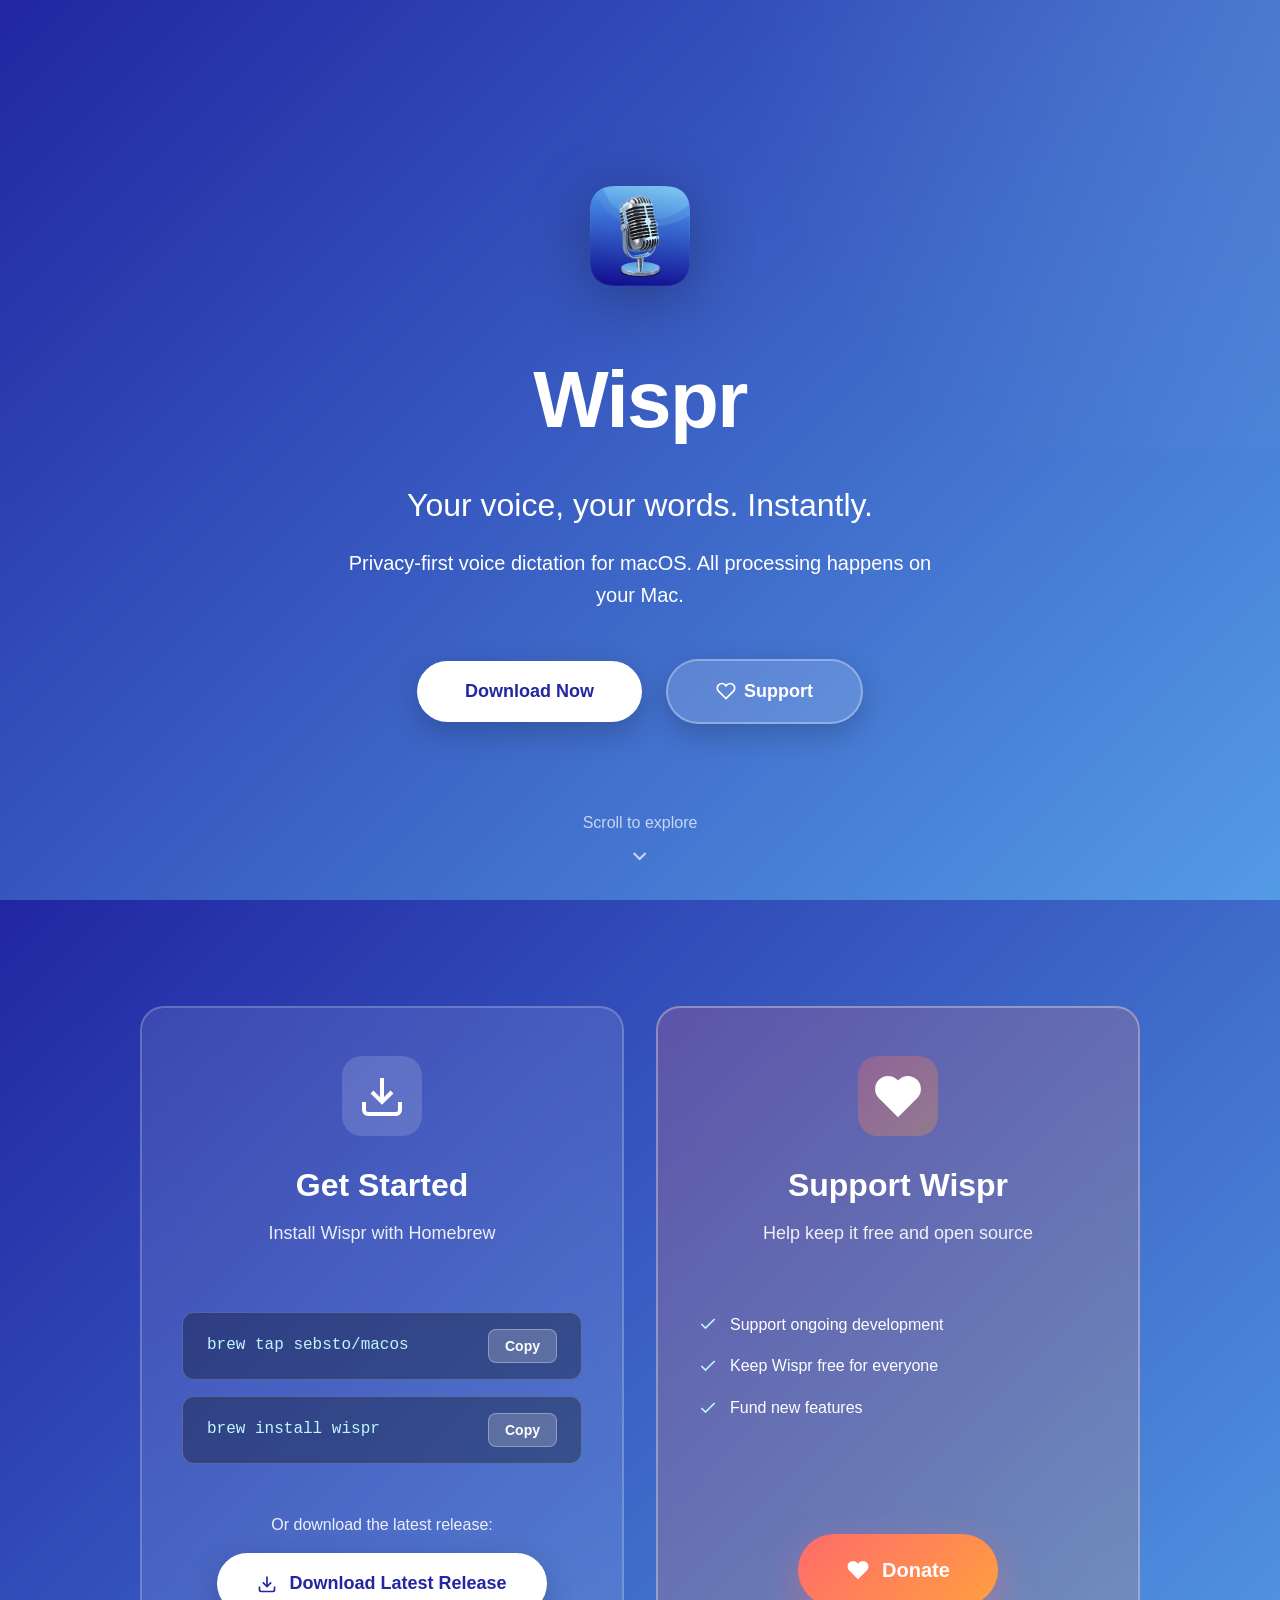
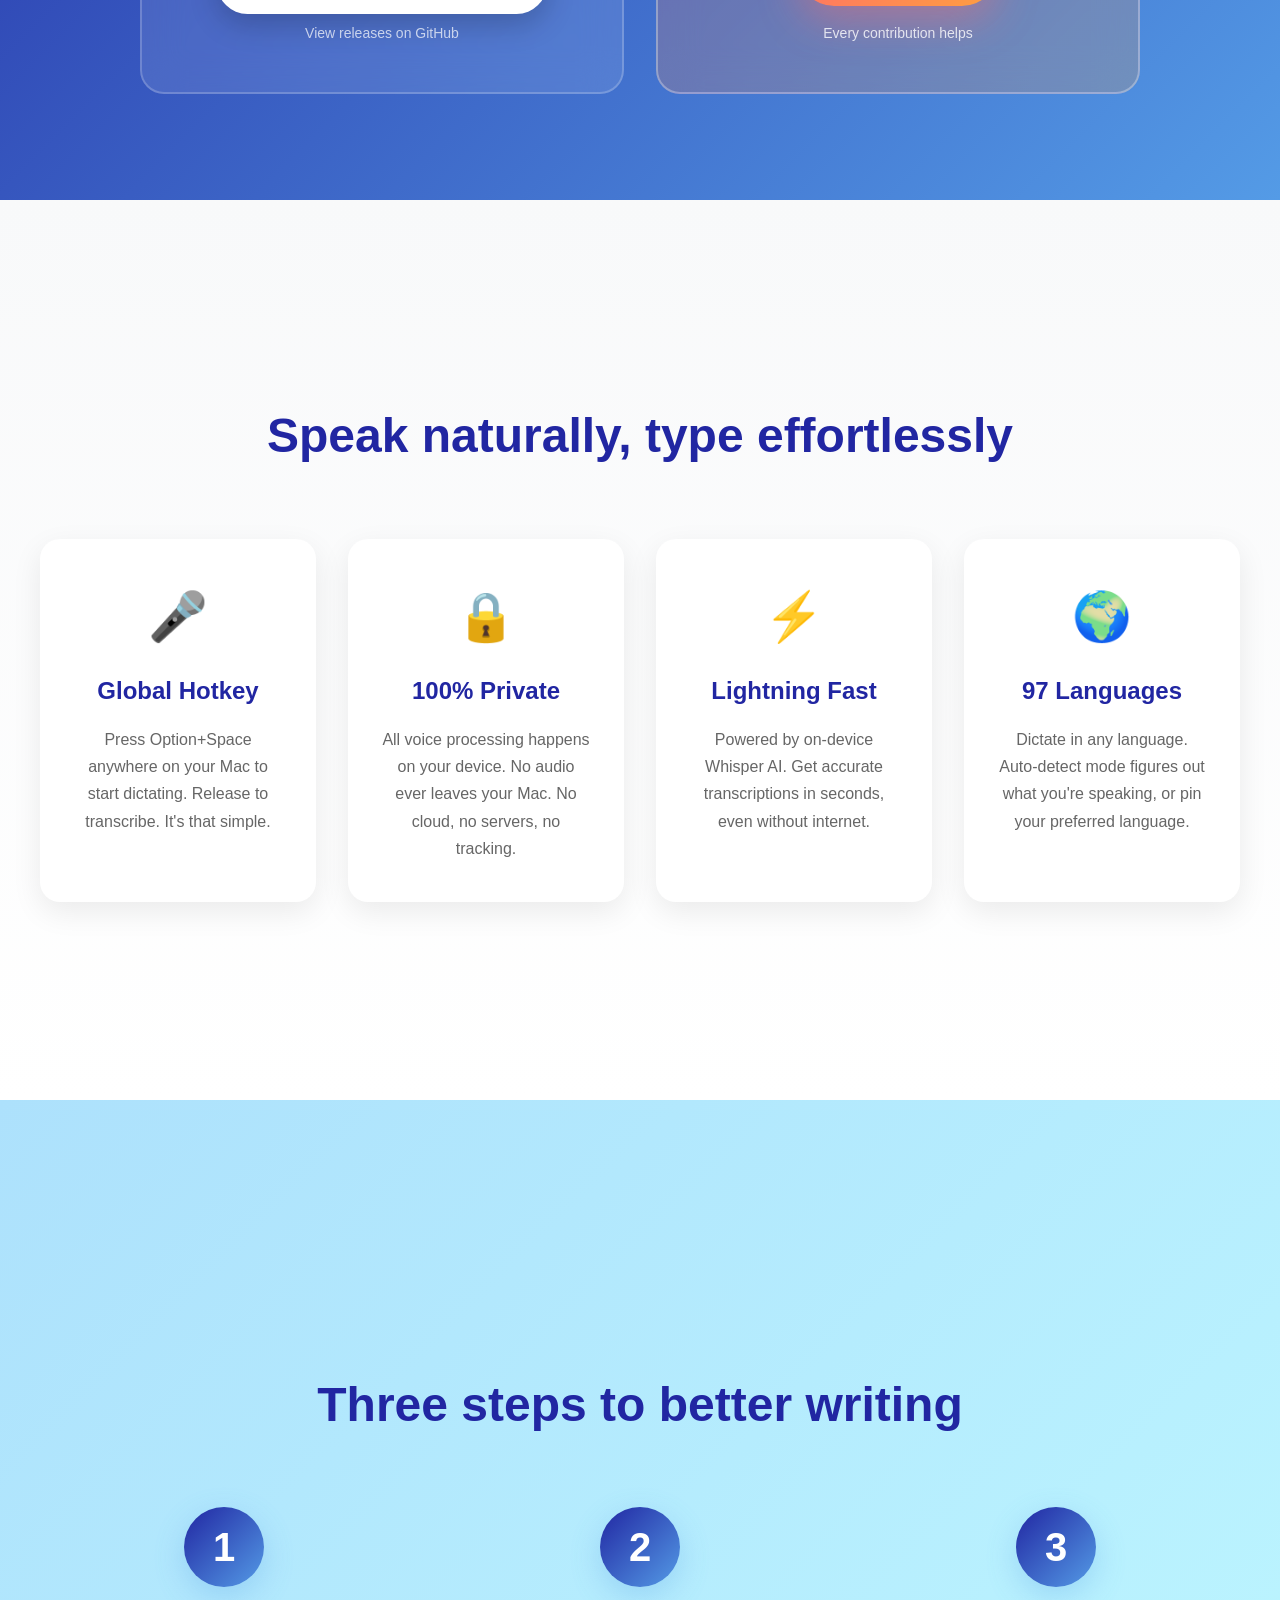
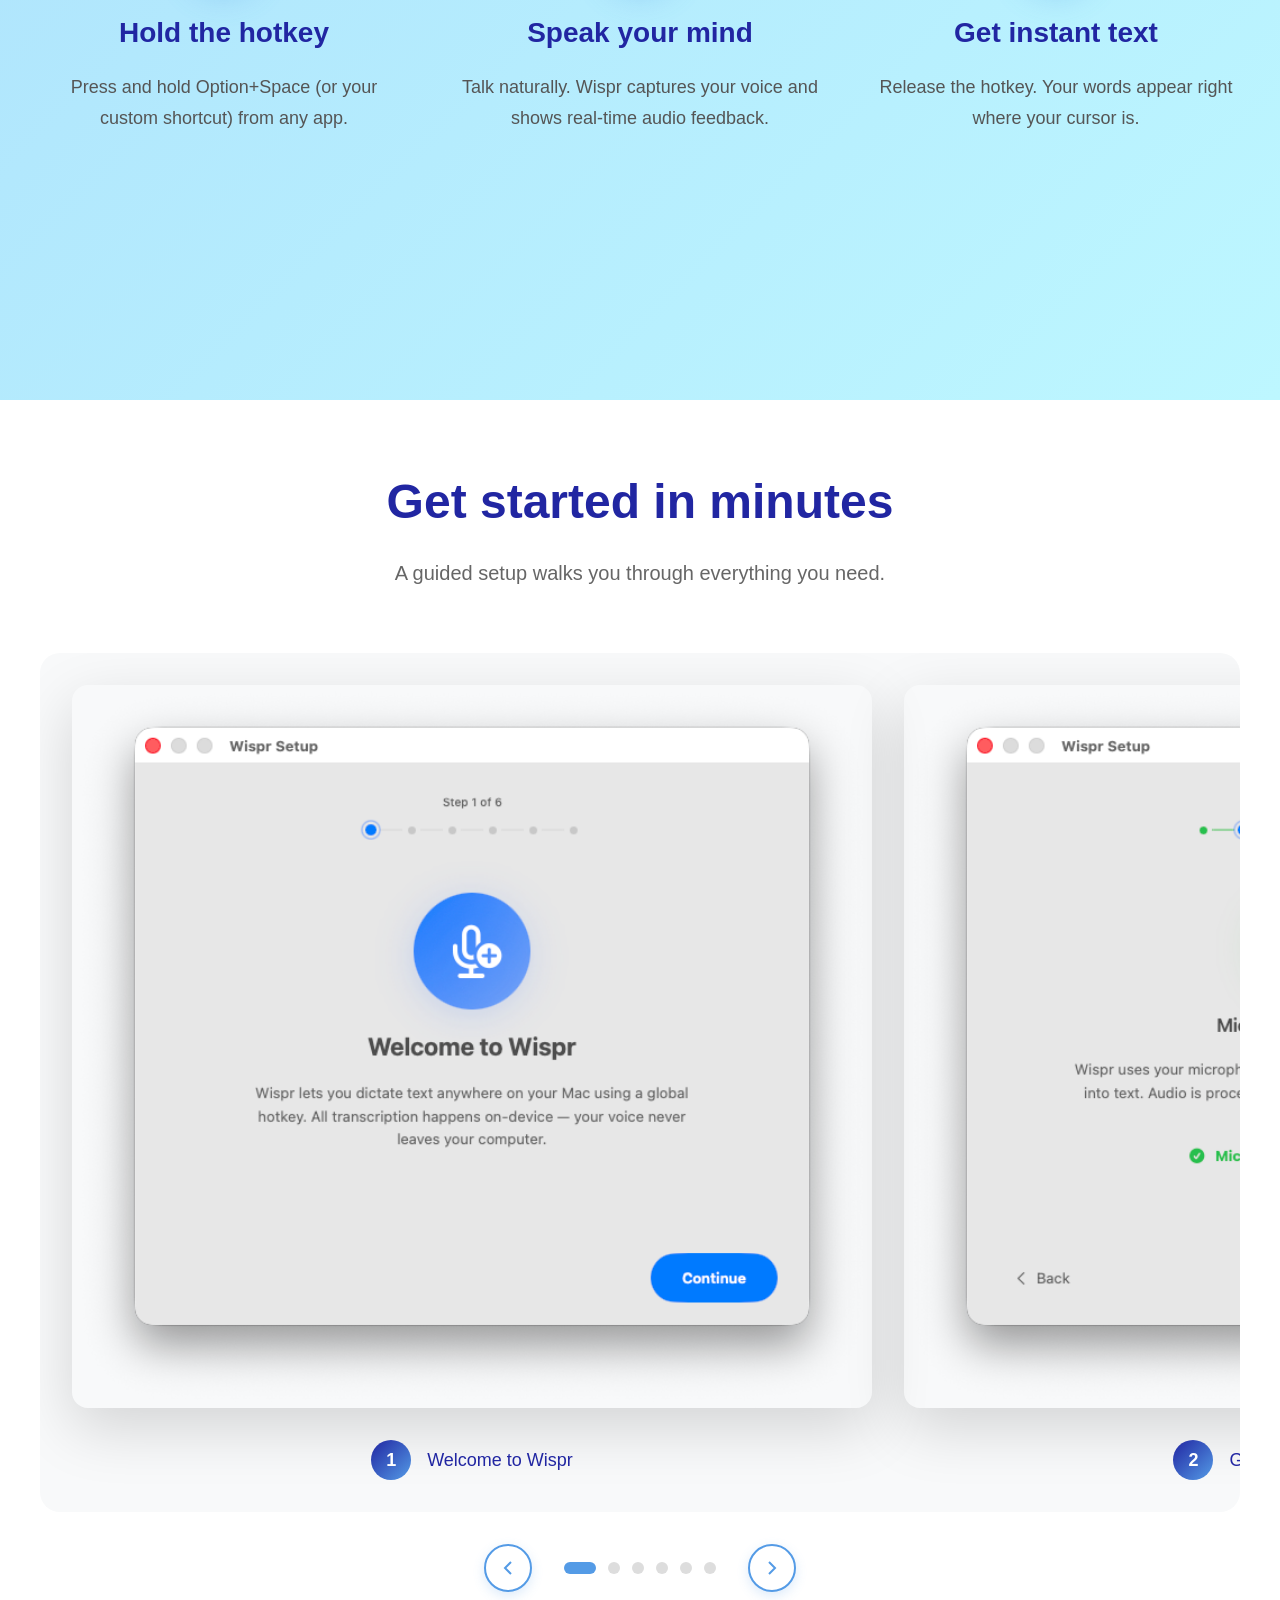
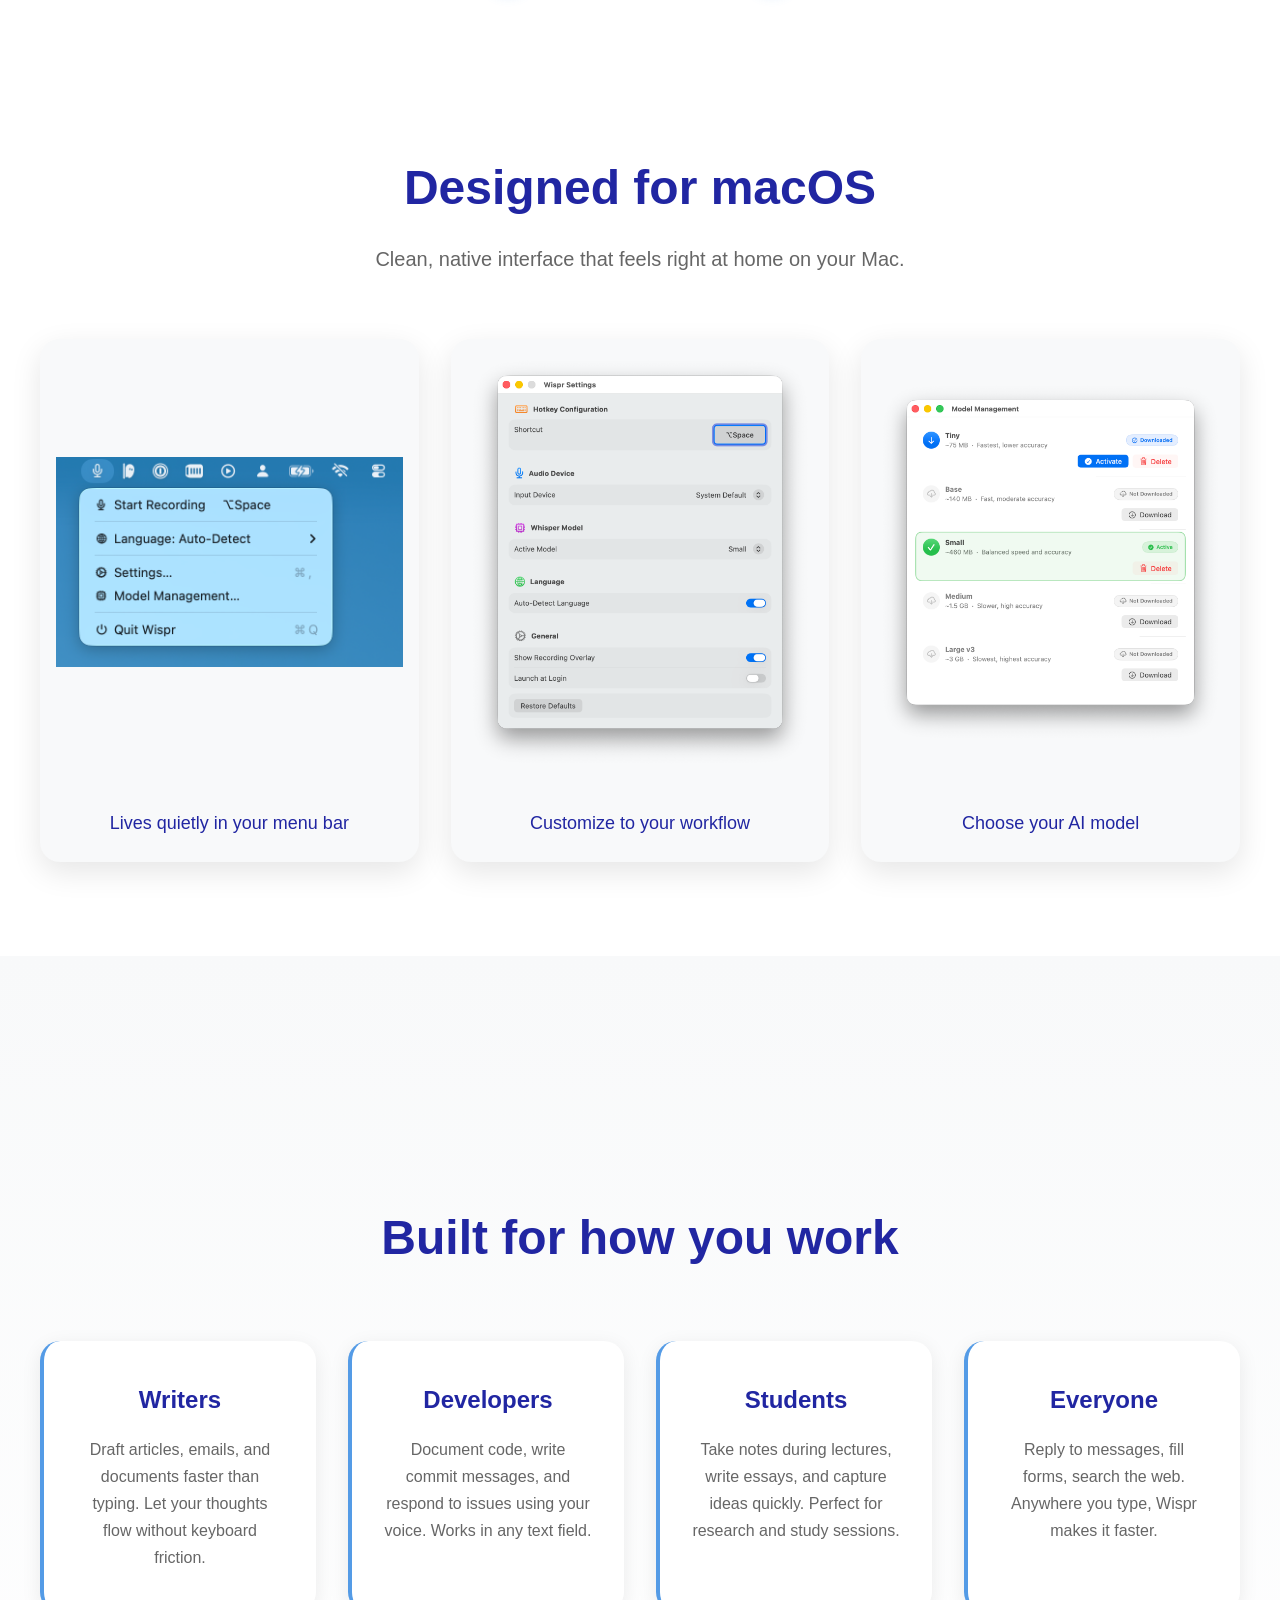
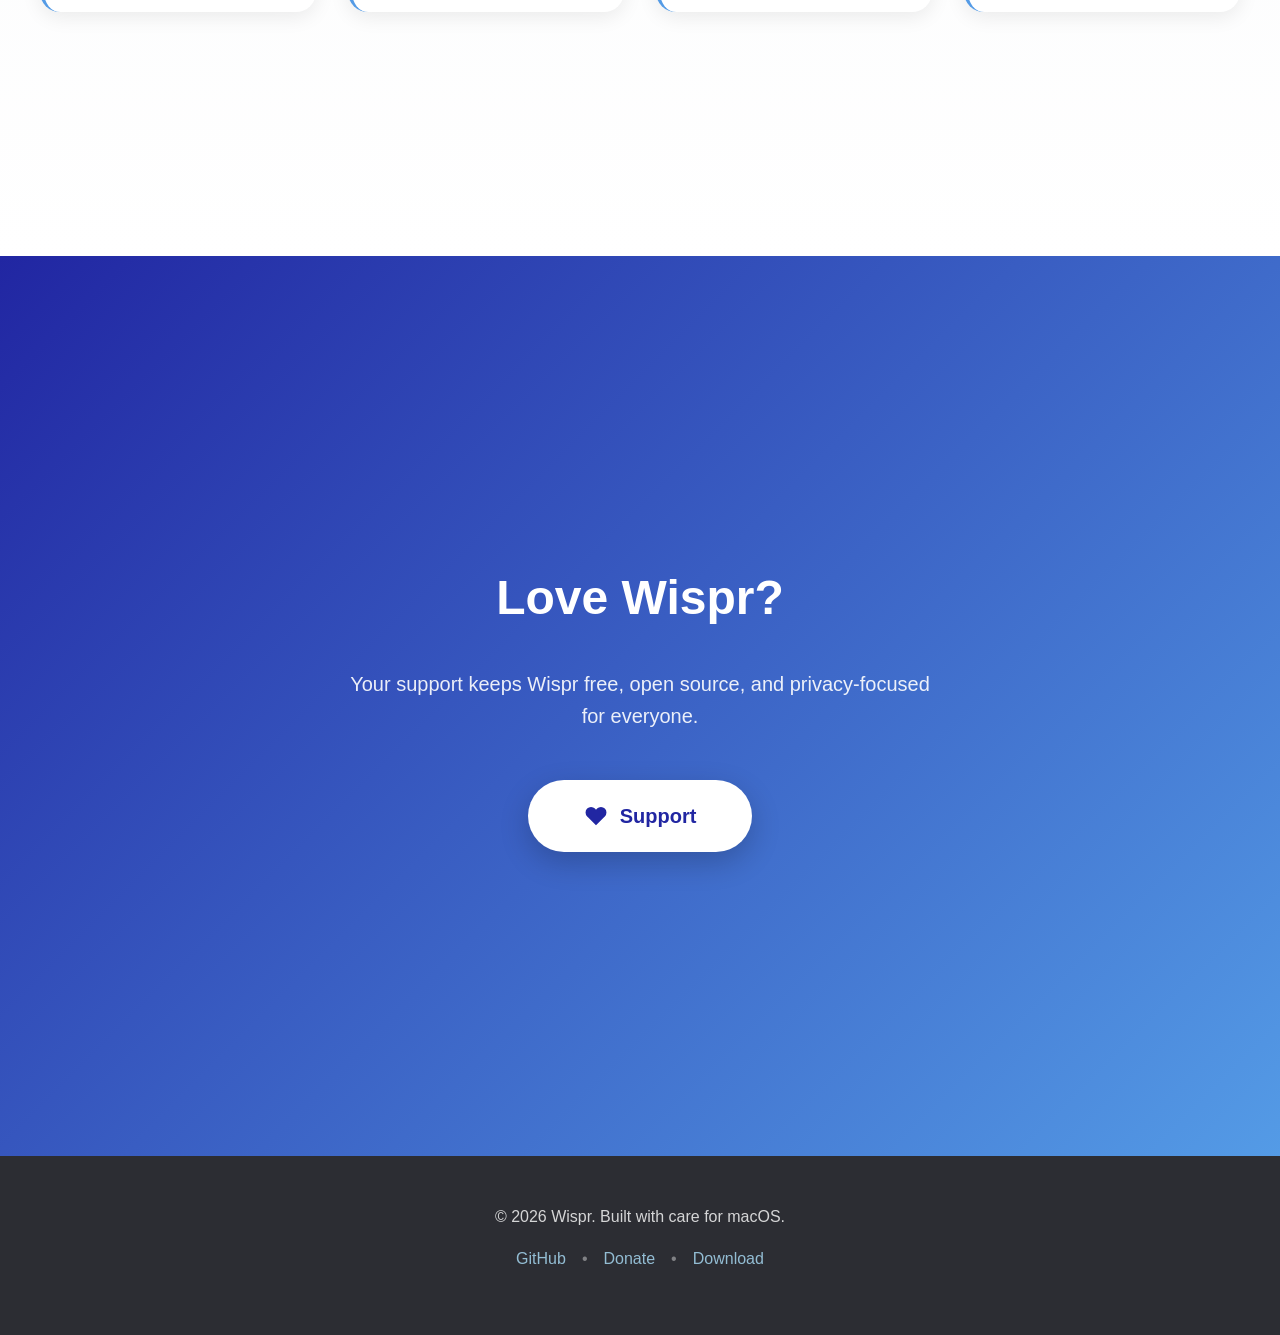
==== website/index.html @ 18b90d61 "Merge pull request #1 from sebsto/sebsto/website add static marketing web site" ====
<!DOCTYPE html>
<html lang="en">
<head>
    <meta charset="UTF-8">
    <meta name="viewport" content="width=device-width, initial-scale=1.0">
    <title>Wispr - Voice Dictation for Mac</title>
    <link rel="stylesheet" href="styles.css">
</head>
<body>
    <!-- Hero Section -->
    <section class="section hero">
        <div class="container">
            <img src="icon.svg" alt="Wispr Logo" class="logo">
            <h1>Wispr</h1>
            <p class="tagline">Your voice, your words. Instantly.</p>
            <p class="subtitle">Privacy-first voice dictation for macOS. All processing happens on your Mac.</p>
            <div class="hero-cta-group">
                <a href="#download" class="cta-button primary">Download Now</a>
                <a href="https://revolut.me/sbastiwm7" target="_blank" rel="noopener noreferrer" class="cta-button secondary">
                    <svg width="20" height="20" viewBox="0 0 24 24" fill="none" stroke="currentColor" stroke-width="2">
                        <path d="M20.84 4.61a5.5 5.5 0 0 0-7.78 0L12 5.67l-1.06-1.06a5.5 5.5 0 0 0-7.78 7.78l1.06 1.06L12 21.23l7.78-7.78 1.06-1.06a5.5 5.5 0 0 0 0-7.78z"></path>
                    </svg>
                    Support
                </a>
            </div>
        </div>
        <div class="scroll-indicator">
            <span>Scroll to explore</span>
            <svg width="24" height="24" viewBox="0 0 24 24" fill="none" stroke="currentColor" stroke-width="2">
                <polyline points="6 9 12 15 18 9"></polyline>
            </svg>
        </div>
    </section>

    <!-- Download/Install Section -->
    <section id="download" class="section download-section">
        <div class="container">
            <div class="download-grid">
                <div class="download-card install-card">
                    <div class="card-icon">
                        <svg width="48" height="48" viewBox="0 0 24 24" fill="none" stroke="currentColor" stroke-width="2">
                            <path d="M21 15v4a2 2 0 0 1-2 2H5a2 2 0 0 1-2-2v-4"></path>
                            <polyline points="7 10 12 15 17 10"></polyline>
                            <line x1="12" y1="15" x2="12" y2="3"></line>
                        </svg>
                    </div>
                    <h2>Get Started</h2>
                    <p class="card-subtitle">Install Wispr with Homebrew</p>
                    <div class="install-steps">
                        <div class="code-block">
                            <code>brew tap sebsto/macos</code>
                            <button type="button" class="copy-btn" data-copy="brew tap sebsto/macos">Copy</button>
                        </div>
                        <div class="code-block">
                            <code>brew install wispr</code>
                            <button type="button" class="copy-btn" data-copy="brew install wispr">Copy</button>
                        </div>
                    </div>
                    <div class="card-bottom">
                        <p class="install-note">Or download the latest release:</p>
                        <a href="https://github.com/sebsto/wispr/releases/latest" id="download-link" target="_blank" rel="noopener noreferrer" class="download-button">
                            <svg width="20" height="20" viewBox="0 0 24 24" fill="none" stroke="currentColor" stroke-width="2">
                                <path d="M21 15v4a2 2 0 0 1-2 2H5a2 2 0 0 1-2-2v-4"></path>
                                <polyline points="7 10 12 15 17 10"></polyline>
                                <line x1="12" y1="15" x2="12" y2="3"></line>
                            </svg>
                            <span id="download-text">Download Latest Release</span>
                        </a>
                        <p class="version-info" id="version-info">Loading version...</p>
                    </div>
                </div>
                
                <div class="download-card donate-card">
                    <div class="card-icon heart-icon">
                        <svg width="48" height="48" viewBox="0 0 24 24" fill="currentColor" stroke="currentColor" stroke-width="2">
                            <path d="M20.84 4.61a5.5 5.5 0 0 0-7.78 0L12 5.67l-1.06-1.06a5.5 5.5 0 0 0-7.78 7.78l1.06 1.06L12 21.23l7.78-7.78 1.06-1.06a5.5 5.5 0 0 0 0-7.78z"></path>
                        </svg>
                    </div>
                    <h2>Support Wispr</h2>
                    <p class="card-subtitle">Help keep it free and open source</p>
                    <div class="donate-benefits">
                        <div class="benefit">
                            <svg width="20" height="20" viewBox="0 0 24 24" fill="none" stroke="currentColor" stroke-width="2">
                                <polyline points="20 6 9 17 4 12"></polyline>
                            </svg>
                            <span>Support ongoing development</span>
                        </div>
                        <div class="benefit">
                            <svg width="20" height="20" viewBox="0 0 24 24" fill="none" stroke="currentColor" stroke-width="2">
                                <polyline points="20 6 9 17 4 12"></polyline>
                            </svg>
                            <span>Keep Wispr free for everyone</span>
                        </div>
                        <div class="benefit">
                            <svg width="20" height="20" viewBox="0 0 24 24" fill="none" stroke="currentColor" stroke-width="2">
                                <polyline points="20 6 9 17 4 12"></polyline>
                            </svg>
                            <span>Fund new features</span>
                        </div>
                    </div>
                    <div class="card-bottom">
                        <a href="https://revolut.me/sbastiwm7" target="_blank" rel="noopener noreferrer" class="donate-button-large">
                            <svg width="24" height="24" viewBox="0 0 24 24" fill="currentColor">
                                <path d="M20.84 4.61a5.5 5.5 0 0 0-7.78 0L12 5.67l-1.06-1.06a5.5 5.5 0 0 0-7.78 7.78l1.06 1.06L12 21.23l7.78-7.78 1.06-1.06a5.5 5.5 0 0 0 0-7.78z"></path>
                            </svg>
                            Donate
                        </a>
                        <p class="donate-note">Every contribution helps</p>
                    </div>
                </div>
            </div>
        </div>
    </section>

    <!-- Features Section -->
    <section id="features" class="section features">
        <div class="container">
            <h2>Speak naturally, type effortlessly</h2>
            <div class="feature-grid">
                <div class="feature-card">
                    <div class="feature-icon">🎤</div>
                    <h3>Global Hotkey</h3>
                    <p>Press Option+Space anywhere on your Mac to start dictating. Release to transcribe. It's that simple.</p>
                </div>
                <div class="feature-card">
                    <div class="feature-icon">🔒</div>
                    <h3>100% Private</h3>
                    <p>All voice processing happens on your device. No audio ever leaves your Mac. No cloud, no servers, no tracking.</p>
                </div>
                <div class="feature-card">
                    <div class="feature-icon">⚡</div>
                    <h3>Lightning Fast</h3>
                    <p>Powered by on-device Whisper AI. Get accurate transcriptions in seconds, even without internet.</p>
                </div>
                <div class="feature-card">
                    <div class="feature-icon">🌍</div>
                    <h3>97 Languages</h3>
                    <p>Dictate in any language. Auto-detect mode figures out what you're speaking, or pin your preferred language.</p>
                </div>
            </div>
        </div>
    </section>

    <!-- How It Works Section -->
    <section class="section how-it-works">
        <div class="container">
            <h2>Three steps to better writing</h2>
            <div class="steps">
                <div class="step">
                    <div class="step-number">1</div>
                    <h3>Hold the hotkey</h3>
                    <p>Press and hold Option+Space (or your custom shortcut) from any app.</p>
                </div>
                <div class="step">
                    <div class="step-number">2</div>
                    <h3>Speak your mind</h3>
                    <p>Talk naturally. Wispr captures your voice and shows real-time audio feedback.</p>
                </div>
                <div class="step">
                    <div class="step-number">3</div>
                    <h3>Get instant text</h3>
                    <p>Release the hotkey. Your words appear right where your cursor is.</p>
                </div>
            </div>
        </div>
    </section>

    <!-- Onboarding Section -->
    <section class="section onboarding">
        <div class="container">
            <h2>Get started in minutes</h2>
            <p class="section-subtitle">A guided setup walks you through everything you need.</p>
            <div class="onboarding-carousel">
                <div class="carousel-container">
                    <div class="carousel-track">
                        <div class="onboarding-slide">
                            <img src="screenshots/onboarding-01.png" alt="Welcome to Wispr">
                            <div class="slide-caption">
                                <span class="slide-number">1</span>
                                <p>Welcome to Wispr</p>
                            </div>
                        </div>
                        <div class="onboarding-slide">
                            <img src="screenshots/onboarding-02.png" alt="Grant microphone access">
                            <div class="slide-caption">
                                <span class="slide-number">2</span>
                                <p>Grant microphone access</p>
                            </div>
                        </div>
                        <div class="onboarding-slide">
                            <img src="screenshots/onboarding-03.png" alt="Enable accessibility">
                            <div class="slide-caption">
                                <span class="slide-number">3</span>
                                <p>Enable accessibility for text insertion</p>
                            </div>
                        </div>
                        <div class="onboarding-slide">
                            <img src="screenshots/onboarding-04.png" alt="Choose your AI model">
                            <div class="slide-caption">
                                <span class="slide-number">4</span>
                                <p>Choose your AI model</p>
                            </div>
                        </div>
                        <div class="onboarding-slide">
                            <img src="screenshots/onboarding-05.png" alt="Test your setup">
                            <div class="slide-caption">
                                <span class="slide-number">5</span>
                                <p>Test your setup with a quick dictation</p>
                            </div>
                        </div>
                        <div class="onboarding-slide">
                            <img src="screenshots/onboarding-06.png" alt="Ready to use">
                            <div class="slide-caption">
                                <span class="slide-number">6</span>
                                <p>You're all set!</p>
                            </div>
                        </div>
                    </div>
                </div>
                <div class="carousel-controls">
                    <button class="carousel-btn prev" aria-label="Previous slide">
                        <svg width="24" height="24" viewBox="0 0 24 24" fill="none" stroke="currentColor" stroke-width="2">
                            <polyline points="15 18 9 12 15 6"></polyline>
                        </svg>
                    </button>
                    <div class="carousel-dots"></div>
                    <button class="carousel-btn next" aria-label="Next slide">
                        <svg width="24" height="24" viewBox="0 0 24 24" fill="none" stroke="currentColor" stroke-width="2">
                            <polyline points="9 18 15 12 9 6"></polyline>
                        </svg>
                    </button>
                </div>
            </div>
        </div>
    </section>

    <!-- Screenshots Section -->
    <section class="section screenshots">
        <div class="container">
            <h2>Designed for macOS</h2>
            <p class="section-subtitle">Clean, native interface that feels right at home on your Mac.</p>
            <div class="screenshot-grid">
                <div class="screenshot-item">
                    <img src="screenshots/menu.png" alt="Menu bar interface">
                    <p>Lives quietly in your menu bar</p>
                </div>
                <div class="screenshot-item">
                    <img src="screenshots/settings.png" alt="Settings panel">
                    <p>Customize to your workflow</p>
                </div>
                <div class="screenshot-item">
                    <img src="screenshots/model-management.png" alt="Model management">
                    <p>Choose your AI model</p>
                </div>
            </div>
        </div>
    </section>

    <!-- Use Cases Section -->
    <section class="section use-cases">
        <div class="container">
            <h2>Built for how you work</h2>
            <div class="use-case-grid">
                <div class="use-case">
                    <h3>Writers</h3>
                    <p>Draft articles, emails, and documents faster than typing. Let your thoughts flow without keyboard friction.</p>
                </div>
                <div class="use-case">
                    <h3>Developers</h3>
                    <p>Document code, write commit messages, and respond to issues using your voice. Works in any text field.</p>
                </div>
                <div class="use-case">
                    <h3>Students</h3>
                    <p>Take notes during lectures, write essays, and capture ideas quickly. Perfect for research and study sessions.</p>
                </div>
                <div class="use-case">
                    <h3>Everyone</h3>
                    <p>Reply to messages, fill forms, search the web. Anywhere you type, Wispr makes it faster.</p>
                </div>
            </div>
        </div>
    </section>

    <!-- Support Section -->
    <section class="section support">
        <div class="container">
            <h2>Love Wispr?</h2>
            <p class="support-text">Your support keeps Wispr free, open source, and privacy-focused for everyone.</p>
            <a href="https://revolut.me/sbastiwm7" target="_blank" rel="noopener noreferrer" class="donate-button">
                <svg width="24" height="24" viewBox="0 0 24 24" fill="currentColor">
                    <path d="M20.84 4.61a5.5 5.5 0 0 0-7.78 0L12 5.67l-1.06-1.06a5.5 5.5 0 0 0-7.78 7.78l1.06 1.06L12 21.23l7.78-7.78 1.06-1.06a5.5 5.5 0 0 0 0-7.78z"></path>
                </svg>
                Support
            </a>
        </div>
    </section>

    <!-- Footer -->
    <footer class="footer">
        <div class="container">
            <p>&copy; 2026 Wispr. Built with care for macOS.</p>
            <p class="footer-links">
                <a href="https://github.com/sebsto/wispr" target="_blank" rel="noopener noreferrer">GitHub</a>
                <span>•</span>
                <a href="https://revolut.me/sbastiwm7" target="_blank" rel="noopener noreferrer">Donate</a>
                <span>•</span>
                <a href="https://github.com/sebsto/wispr/releases/latest" target="_blank" rel="noopener noreferrer">Download</a>
            </p>
        </div>
    </footer>

    <script src="script.js"></script>
</body>
</html>
---- website/styles.css ----
/* Reset and Base Styles */
* {
    margin: 0;
    padding: 0;
    box-sizing: border-box;
}

:root {
    /* Color palette from Wispr icon */
    --primary-blue: rgb(84, 155, 230);
    --deep-blue: rgb(33, 38, 162);
    --light-blue: rgb(173, 225, 252);
    --sky-blue: rgb(189, 247, 255);
    --accent-blue: rgb(119, 201, 255);
    --dark-bg: rgb(44, 45, 51);
    --light-gray: rgb(214, 230, 243);
    --white: rgb(255, 252, 253);
    
    /* Gradients */
    --gradient-primary: linear-gradient(135deg, var(--deep-blue), var(--primary-blue));
    --gradient-light: linear-gradient(135deg, var(--light-blue), var(--sky-blue));
    --gradient-accent: linear-gradient(135deg, var(--primary-blue), var(--accent-blue));
}

html {
    scroll-behavior: smooth;
    scroll-snap-type: y mandatory;
    overflow-y: scroll;
}

body {
    font-family: -apple-system, BlinkMacSystemFont, 'SF Pro Display', 'Segoe UI', Roboto, Oxygen, Ubuntu, Cantarell, sans-serif;
    line-height: 1.6;
    color: #333;
    overflow-x: hidden;
    opacity: 0;
}

/* Section Snap Scrolling */
.section {
    min-height: 100vh;
    scroll-snap-align: start;
    scroll-snap-stop: always;
    display: flex;
    align-items: center;
    justify-content: center;
    padding: 4rem 2rem;
    position: relative;
}

.container {
    max-width: 1200px;
    width: 100%;
    margin: 0 auto;
    text-align: center;
}

/* Hero Section */
.hero {
    background: var(--gradient-primary);
    color: white;
    position: relative;
    overflow: hidden;
}

.hero::before {
    content: '';
    position: absolute;
    top: -50%;
    right: -50%;
    width: 100%;
    height: 100%;
    background: radial-gradient(circle, rgba(189, 247, 255, 0.1) 0%, transparent 70%);
    animation: float 20s ease-in-out infinite;
}

@keyframes float {
    0%, 100% { transform: translate(0, 0) rotate(0deg); }
    50% { transform: translate(-20px, 20px) rotate(5deg); }
}

.logo {
    width: 120px;
    height: 120px;
    margin-bottom: 2rem;
    filter: drop-shadow(0 10px 30px rgba(0, 0, 0, 0.3));
    animation: fadeInUp 0.8s ease-out;
}

.hero h1 {
    font-size: 5rem;
    font-weight: 700;
    margin-bottom: 1rem;
    letter-spacing: -0.02em;
    animation: fadeInUp 0.8s ease-out 0.2s both;
}

.tagline {
    font-size: 2rem;
    font-weight: 300;
    margin-bottom: 1rem;
    opacity: 0.95;
    animation: fadeInUp 0.8s ease-out 0.4s both;
}

.subtitle {
    font-size: 1.25rem;
    opacity: 0.85;
    max-width: 600px;
    margin: 0 auto 3rem;
    animation: fadeInUp 0.8s ease-out 0.6s both;
}

.hero-cta-group {
    display: flex;
    gap: 1.5rem;
    justify-content: center;
    align-items: center;
    flex-wrap: wrap;
    animation: fadeInUp 0.8s ease-out 0.8s both;
}

.cta-button {
    display: inline-flex;
    align-items: center;
    justify-content: center;
    gap: 0.5rem;
    padding: 1rem 3rem;
    text-decoration: none;
    border-radius: 50px;
    font-size: 1.125rem;
    font-weight: 600;
    transition: all 0.3s ease;
    box-shadow: 0 10px 30px rgba(0, 0, 0, 0.2);
}

.cta-button svg {
    flex-shrink: 0;
}

.cta-button.primary {
    background: white;
    color: var(--deep-blue);
}

.cta-button.primary:hover {
    transform: translateY(-2px);
    box-shadow: 0 15px 40px rgba(0, 0, 0, 0.3);
}

.cta-button.secondary {
    background: rgba(255, 255, 255, 0.15);
    color: white;
    backdrop-filter: blur(10px);
    border: 2px solid rgba(255, 255, 255, 0.3);
}

.cta-button.secondary:hover {
    background: rgba(255, 255, 255, 0.25);
    transform: translateY(-2px);
    box-shadow: 0 15px 40px rgba(0, 0, 0, 0.3);
}

.scroll-indicator {
    position: absolute;
    bottom: 2rem;
    left: 50%;
    transform: translateX(-50%);
    display: flex;
    flex-direction: column;
    align-items: center;
    gap: 0.5rem;
    color: white;
    opacity: 0.7;
    animation: bounce 2s ease-in-out infinite;
}

@keyframes bounce {
    0%, 100% { transform: translateX(-50%) translateY(0); }
    50% { transform: translateX(-50%) translateY(10px); }
}

@keyframes fadeInUp {
    from {
        opacity: 0;
        transform: translateY(30px);
    }
    to {
        opacity: 1;
        transform: translateY(0);
    }
}

/* Download/Install Section */
.download-section {
    background: linear-gradient(135deg, var(--deep-blue), var(--primary-blue));
    color: white;
}

.download-grid {
    display: grid;
    grid-template-columns: repeat(auto-fit, minmax(400px, 1fr));
    gap: 2rem;
    max-width: 1000px;
    margin: 0 auto;
    align-items: start;
}

.download-card {
    background: rgba(255, 255, 255, 0.1);
    backdrop-filter: blur(20px);
    border: 2px solid rgba(255, 255, 255, 0.2);
    border-radius: 24px;
    padding: 3rem 2.5rem;
    text-align: center;
    transition: all 0.3s ease;
    height: 100%;
    display: flex;
    flex-direction: column;
}

.card-bottom {
    margin-top: auto;
    display: flex;
    flex-direction: column;
    align-items: center;
}

.download-card:hover {
    transform: translateY(-5px);
    background: rgba(255, 255, 255, 0.15);
    border-color: rgba(255, 255, 255, 0.3);
    box-shadow: 0 20px 60px rgba(0, 0, 0, 0.3);
}

.donate-card {
    background: linear-gradient(135deg, rgba(255, 107, 107, 0.2), rgba(255, 159, 64, 0.2));
    border-color: rgba(255, 255, 255, 0.3);
}

.donate-card:hover {
    background: linear-gradient(135deg, rgba(255, 107, 107, 0.3), rgba(255, 159, 64, 0.3));
}

.card-icon {
    width: 80px;
    height: 80px;
    margin: 0 auto 1.5rem;
    display: flex;
    align-items: center;
    justify-content: center;
    background: rgba(255, 255, 255, 0.15);
    border-radius: 20px;
    color: white;
}

.heart-icon {
    background: linear-gradient(135deg, rgba(255, 107, 107, 0.3), rgba(255, 159, 64, 0.3));
}

.download-card h2 {
    font-size: 2rem;
    margin-bottom: 0.5rem;
    color: white;
}

.card-subtitle {
    font-size: 1.125rem;
    opacity: 0.9;
    margin-bottom: 2rem;
}

.install-steps {
    margin: 2rem 0;
}

.code-block {
    background: rgba(0, 0, 0, 0.3);
    border: 1px solid rgba(255, 255, 255, 0.2);
    border-radius: 12px;
    padding: 1rem 1.5rem;
    margin-bottom: 1rem;
    display: flex;
    justify-content: space-between;
    align-items: center;
    gap: 1rem;
}

.code-block code {
    font-family: 'SF Mono', 'Monaco', 'Courier New', monospace;
    font-size: 1rem;
    color: var(--sky-blue);
    flex: 1;
    text-align: left;
}

.copy-btn {
    background: rgba(255, 255, 255, 0.2);
    border: 1px solid rgba(255, 255, 255, 0.3);
    color: white;
    padding: 0.5rem 1rem;
    border-radius: 8px;
    cursor: pointer;
    font-size: 0.875rem;
    font-weight: 600;
    transition: all 0.2s ease;
}

.copy-btn:hover {
    background: rgba(255, 255, 255, 0.3);
}

.copy-btn:active {
    transform: scale(0.95);
}

.install-note {
    margin: 0 0 1rem;
    opacity: 0.9;
    font-size: 1rem;
}

.download-button {
    display: inline-flex;
    align-items: center;
    justify-content: center;
    gap: 0.75rem;
    padding: 1rem 2.5rem;
    background: white;
    color: var(--deep-blue);
    text-decoration: none;
    border-radius: 50px;
    font-size: 1.125rem;
    font-weight: 600;
    transition: all 0.3s ease;
    box-shadow: 0 10px 30px rgba(0, 0, 0, 0.2);
    margin: 0 auto;
    width: fit-content;
}

.download-button svg {
    flex-shrink: 0;
}

.download-button:hover {
    transform: translateY(-2px);
    box-shadow: 0 15px 40px rgba(0, 0, 0, 0.3);
}

.version-info {
    font-size: 0.875rem;
    opacity: 0.7;
    margin-top: 0.5rem;
}

.donate-benefits {
    text-align: left;
    margin: 2rem 0;
}

.benefit {
    display: flex;
    align-items: center;
    gap: 0.75rem;
    margin-bottom: 1rem;
    font-size: 1rem;
}

.benefit svg {
    flex-shrink: 0;
    color: var(--sky-blue);
}

.donate-button-large {
    display: inline-flex;
    align-items: center;
    justify-content: center;
    gap: 0.75rem;
    padding: 1.25rem 3rem;
    background: linear-gradient(135deg, #ff6b6b, #ff9f40);
    color: white;
    text-decoration: none;
    border-radius: 50px;
    font-size: 1.25rem;
    font-weight: 700;
    transition: all 0.3s ease;
    box-shadow: 0 15px 40px rgba(255, 107, 107, 0.4);
    margin: 0 auto;
    animation: pulse 2s ease-in-out infinite;
    width: fit-content;
}

.donate-button-large svg {
    flex-shrink: 0;
}

@keyframes pulse {
    0%, 100% { transform: scale(1); }
    50% { transform: scale(1.05); }
}

.donate-button-large:hover {
    transform: translateY(-3px) scale(1.05);
    box-shadow: 0 20px 50px rgba(255, 107, 107, 0.5);
    animation: none;
}

.donate-note {
    font-size: 0.875rem;
    opacity: 0.8;
    margin-top: 1rem;
}

/* Features Section */
.features {
    background: linear-gradient(180deg, #f8f9fa 0%, white 100%);
}

.features h2 {
    font-size: 3rem;
    margin-bottom: 4rem;
    color: var(--deep-blue);
}

.feature-grid {
    display: grid;
    grid-template-columns: repeat(auto-fit, minmax(250px, 1fr));
    gap: 2rem;
    margin-top: 3rem;
}

.feature-card {
    background: white;
    padding: 2.5rem 2rem;
    border-radius: 20px;
    box-shadow: 0 10px 30px rgba(0, 0, 0, 0.08);
    transition: all 0.3s ease;
}

.feature-card:hover {
    transform: translateY(-10px);
    box-shadow: 0 20px 50px rgba(84, 155, 230, 0.15);
}

.feature-icon {
    font-size: 3rem;
    margin-bottom: 1rem;
}

.feature-card h3 {
    font-size: 1.5rem;
    margin-bottom: 1rem;
    color: var(--deep-blue);
}

.feature-card p {
    color: #666;
    line-height: 1.7;
}

/* How It Works Section */
.how-it-works {
    background: var(--gradient-light);
}

.how-it-works h2 {
    font-size: 3rem;
    margin-bottom: 4rem;
    color: var(--deep-blue);
}

.steps {
    display: grid;
    grid-template-columns: repeat(auto-fit, minmax(280px, 1fr));
    gap: 3rem;
    margin-top: 3rem;
}

.step {
    position: relative;
}

.step-number {
    width: 80px;
    height: 80px;
    background: var(--gradient-primary);
    color: white;
    border-radius: 50%;
    display: flex;
    align-items: center;
    justify-content: center;
    font-size: 2.5rem;
    font-weight: 700;
    margin: 0 auto 1.5rem;
    box-shadow: 0 10px 30px rgba(84, 155, 230, 0.3);
}

.step h3 {
    font-size: 1.75rem;
    margin-bottom: 1rem;
    color: var(--deep-blue);
}

.step p {
    color: #555;
    font-size: 1.125rem;
    line-height: 1.7;
}

/* Onboarding Section */
.onboarding {
    background: white;
}

.onboarding h2 {
    font-size: 3rem;
    margin-bottom: 1rem;
    color: var(--deep-blue);
}

.onboarding-carousel {
    margin-top: 3rem;
    position: relative;
}

.carousel-container {
    overflow: hidden;
    border-radius: 20px;
    background: #f8f9fa;
    padding: 2rem 0;
}

.carousel-track {
    display: flex;
    gap: 2rem;
    transition: transform 0.5s ease;
    padding: 0 2rem;
}

.onboarding-slide {
    flex: 0 0 calc(100% - 4rem);
    max-width: 800px;
    margin: 0 auto;
    text-align: center;
}

.onboarding-slide img {
    width: 100%;
    height: auto;
    border-radius: 16px;
    box-shadow: 0 20px 60px rgba(0, 0, 0, 0.15);
    transition: transform 0.3s ease;
}

.onboarding-slide img:hover {
    transform: scale(1.02);
}

.slide-caption {
    display: flex;
    align-items: center;
    justify-content: center;
    gap: 1rem;
    margin-top: 1.5rem;
}

.slide-number {
    width: 40px;
    height: 40px;
    background: var(--gradient-primary);
    color: white;
    border-radius: 50%;
    display: flex;
    align-items: center;
    justify-content: center;
    font-weight: 700;
    font-size: 1.125rem;
    flex-shrink: 0;
}

.slide-caption p {
    font-size: 1.125rem;
    color: var(--deep-blue);
    font-weight: 500;
    margin: 0;
}

.carousel-controls {
    display: flex;
    align-items: center;
    justify-content: center;
    gap: 2rem;
    margin-top: 2rem;
}

.carousel-btn {
    width: 48px;
    height: 48px;
    border-radius: 50%;
    background: white;
    border: 2px solid var(--primary-blue);
    color: var(--primary-blue);
    display: flex;
    align-items: center;
    justify-content: center;
    cursor: pointer;
    transition: all 0.3s ease;
    box-shadow: 0 4px 12px rgba(84, 155, 230, 0.2);
}

.carousel-btn:hover:not(:disabled) {
    background: var(--primary-blue);
    color: white;
    transform: scale(1.1);
    box-shadow: 0 6px 20px rgba(84, 155, 230, 0.3);
}

.carousel-btn:disabled {
    opacity: 0.3;
    cursor: not-allowed;
}

.carousel-dots {
    display: flex;
    gap: 0.75rem;
}

.carousel-dot {
    width: 12px;
    height: 12px;
    border-radius: 50%;
    background: #ddd;
    border: none;
    cursor: pointer;
    transition: all 0.3s ease;
    padding: 0;
}

.carousel-dot:hover {
    background: var(--light-blue);
    transform: scale(1.2);
}

.carousel-dot.active {
    background: var(--primary-blue);
    width: 32px;
    border-radius: 6px;
}

/* Screenshots Section */
.screenshots {
    background: white;
}

.screenshots h2 {
    font-size: 3rem;
    margin-bottom: 1rem;
    color: var(--deep-blue);
}

.section-subtitle {
    font-size: 1.25rem;
    color: #666;
    margin-bottom: 4rem;
}

.screenshot-grid {
    display: grid;
    grid-template-columns: repeat(auto-fit, minmax(300px, 1fr));
    gap: 2rem;
    margin-top: 3rem;
}

.screenshot-item {
    background: #f8f9fa;
    border-radius: 20px;
    overflow: hidden;
    box-shadow: 0 10px 30px rgba(0, 0, 0, 0.1);
    transition: all 0.3s ease;
    display: flex;
    flex-direction: column;
}

.screenshot-item:hover {
    transform: scale(1.05);
    box-shadow: 0 20px 50px rgba(84, 155, 230, 0.2);
}

.screenshot-item img {
    width: 100%;
    height: auto;
    display: block;
    flex-grow: 1;
    object-fit: contain;
    padding: 1rem;
}

.screenshot-item p {
    padding: 1.5rem;
    font-size: 1.125rem;
    color: var(--deep-blue);
    font-weight: 500;
    margin: 0;
    margin-top: auto;
}

/* Use Cases Section */
.use-cases {
    background: linear-gradient(180deg, #f8f9fa 0%, white 100%);
}

.use-cases h2 {
    font-size: 3rem;
    margin-bottom: 4rem;
    color: var(--deep-blue);
}

.use-case-grid {
    display: grid;
    grid-template-columns: repeat(auto-fit, minmax(250px, 1fr));
    gap: 2rem;
    margin-top: 3rem;
}

.use-case {
    background: white;
    padding: 2.5rem 2rem;
    border-radius: 20px;
    border-left: 4px solid var(--primary-blue);
    box-shadow: 0 5px 20px rgba(0, 0, 0, 0.08);
    transition: all 0.3s ease;
}

.use-case:hover {
    border-left-width: 8px;
    transform: translateX(5px);
}

.use-case h3 {
    font-size: 1.5rem;
    margin-bottom: 1rem;
    color: var(--deep-blue);
}

.use-case p {
    color: #666;
    line-height: 1.7;
}

/* Support Section */
.support {
    background: var(--gradient-primary);
    color: white;
}

.support h2 {
    font-size: 3rem;
    margin-bottom: 2rem;
}

.support-text {
    font-size: 1.25rem;
    margin-bottom: 3rem;
    opacity: 0.9;
    max-width: 600px;
    margin-left: auto;
    margin-right: auto;
}

.donate-button {
    display: inline-flex;
    align-items: center;
    justify-content: center;
    gap: 0.75rem;
    padding: 1.25rem 3.5rem;
    background: white;
    color: var(--deep-blue);
    text-decoration: none;
    border-radius: 50px;
    font-size: 1.25rem;
    font-weight: 600;
    transition: all 0.3s ease;
    box-shadow: 0 10px 30px rgba(0, 0, 0, 0.2);
}

.donate-button svg {
    flex-shrink: 0;
}

.donate-button:hover {
    transform: translateY(-3px) scale(1.05);
    box-shadow: 0 15px 40px rgba(0, 0, 0, 0.3);
}

.support-note {
    margin-top: 2rem;
    opacity: 0.8;
    font-size: 1rem;
}

/* Footer */
.footer {
    background: var(--dark-bg);
    color: white;
    padding: 3rem 2rem;
    text-align: center;
}

.footer p {
    margin-bottom: 1rem;
    opacity: 0.8;
}

.footer-links {
    display: flex;
    justify-content: center;
    align-items: center;
    gap: 1rem;
}

.footer-links a {
    color: var(--light-blue);
    text-decoration: none;
    transition: color 0.3s ease;
}

.footer-links a:hover {
    color: var(--sky-blue);
}

.footer-links span {
    opacity: 0.5;
}

/* Responsive Design */
@media (max-width: 768px) {
    .hero h1 {
        font-size: 3rem;
    }
    
    .tagline {
        font-size: 1.5rem;
    }
    
    .subtitle {
        font-size: 1rem;
    }
    
    .hero-cta-group {
        flex-direction: column;
        gap: 1rem;
    }
    
    .cta-button {
        width: 100%;
        max-width: 300px;
        justify-content: center;
    }
    
    .download-grid {
        grid-template-columns: 1fr;
    }
    
    .download-card {
        padding: 2rem 1.5rem;
    }
    
    .code-block {
        flex-direction: column;
        align-items: stretch;
    }
    
    .code-block code {
        text-align: center;
        font-size: 0.875rem;
    }
    
    .carousel-track {
        padding: 0 1rem;
    }
    
    .onboarding-slide {
        flex: 0 0 calc(100% - 2rem);
    }
    
    .carousel-controls {
        gap: 1rem;
    }
    
    .carousel-btn {
        width: 40px;
        height: 40px;
    }
    
    .slide-caption {
        flex-direction: column;
        gap: 0.5rem;
    }
    
    .features h2,
    .how-it-works h2,
    .screenshots h2,
    .use-cases h2,
    .support h2,
    .onboarding h2 {
        font-size: 2rem;
    }
    
    .feature-grid,
    .steps,
    .screenshot-grid,
    .use-case-grid {
        grid-template-columns: 1fr;
    }
    
    .section {
        padding: 3rem 1.5rem;
    }
}

/* Smooth scroll for browsers that don't support scroll-snap */
@supports not (scroll-snap-type: y mandatory) {
    html {
        scroll-behavior: smooth;
    }
}
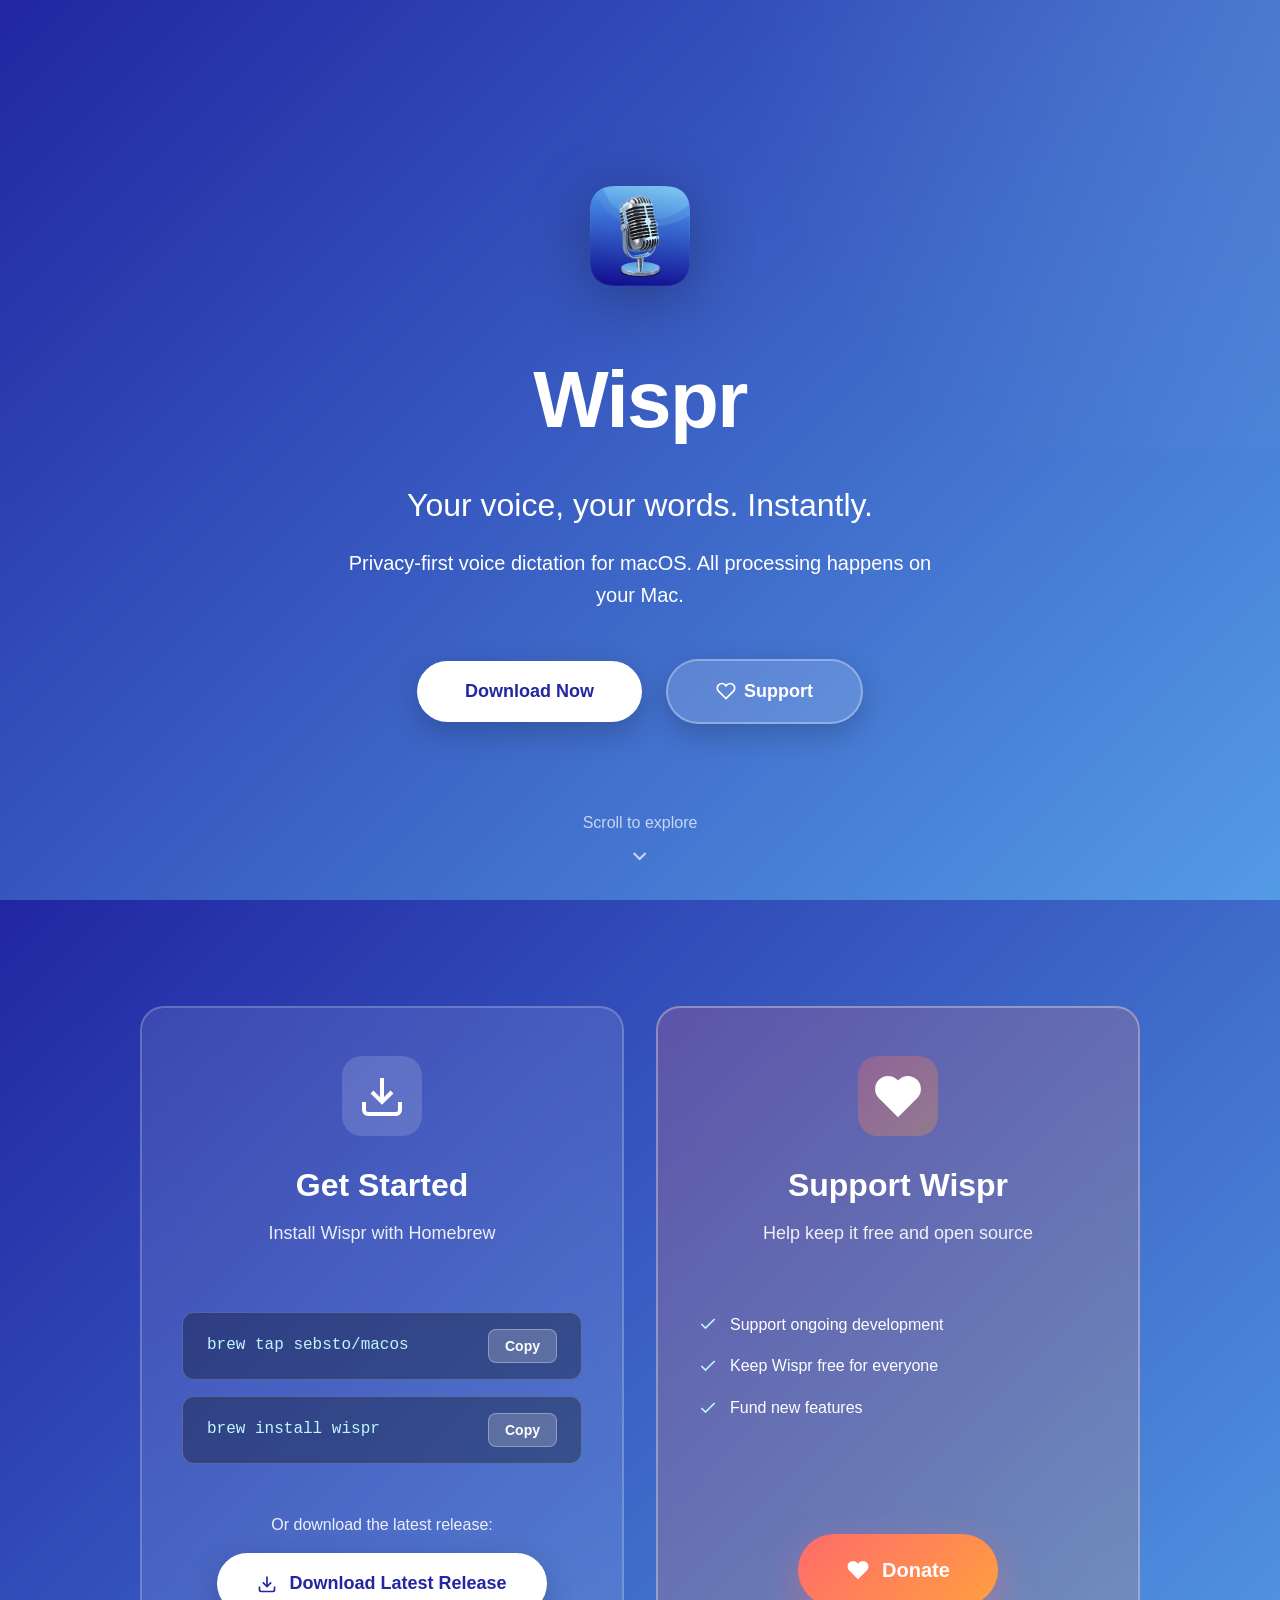
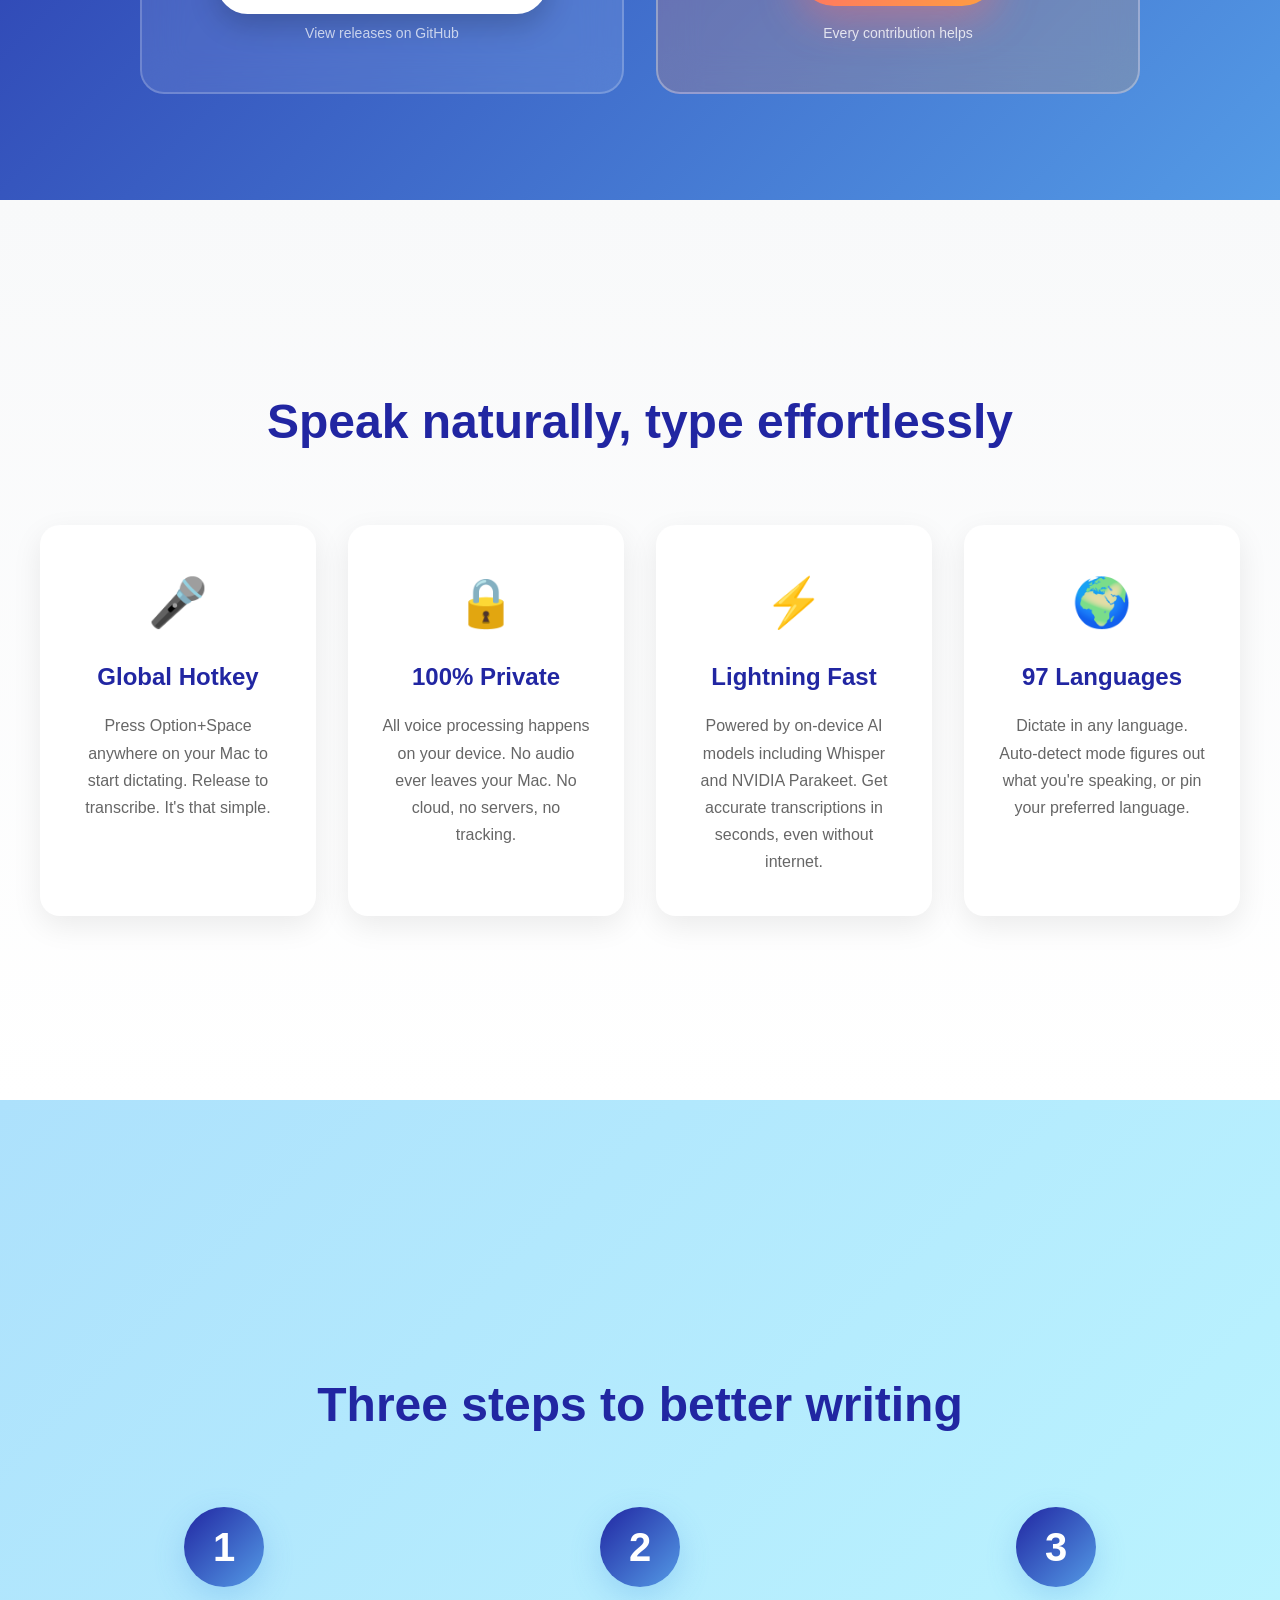
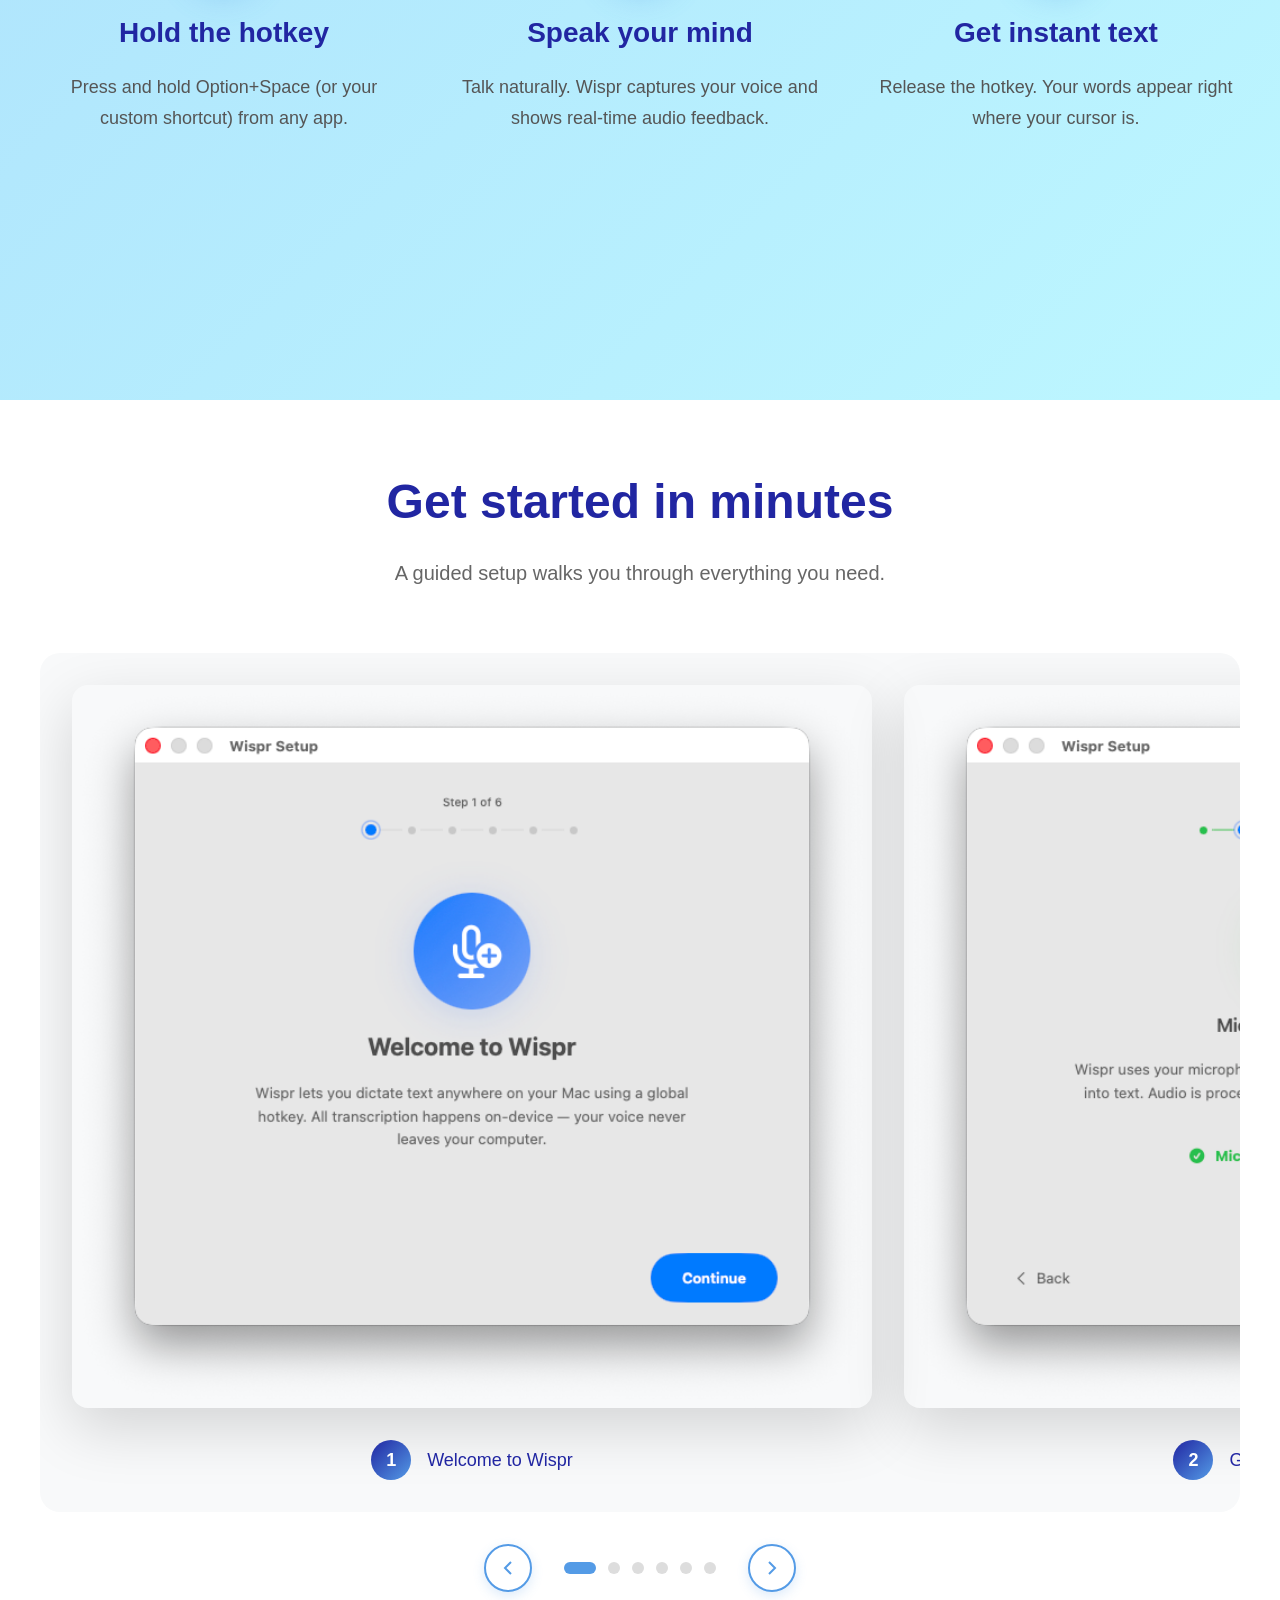
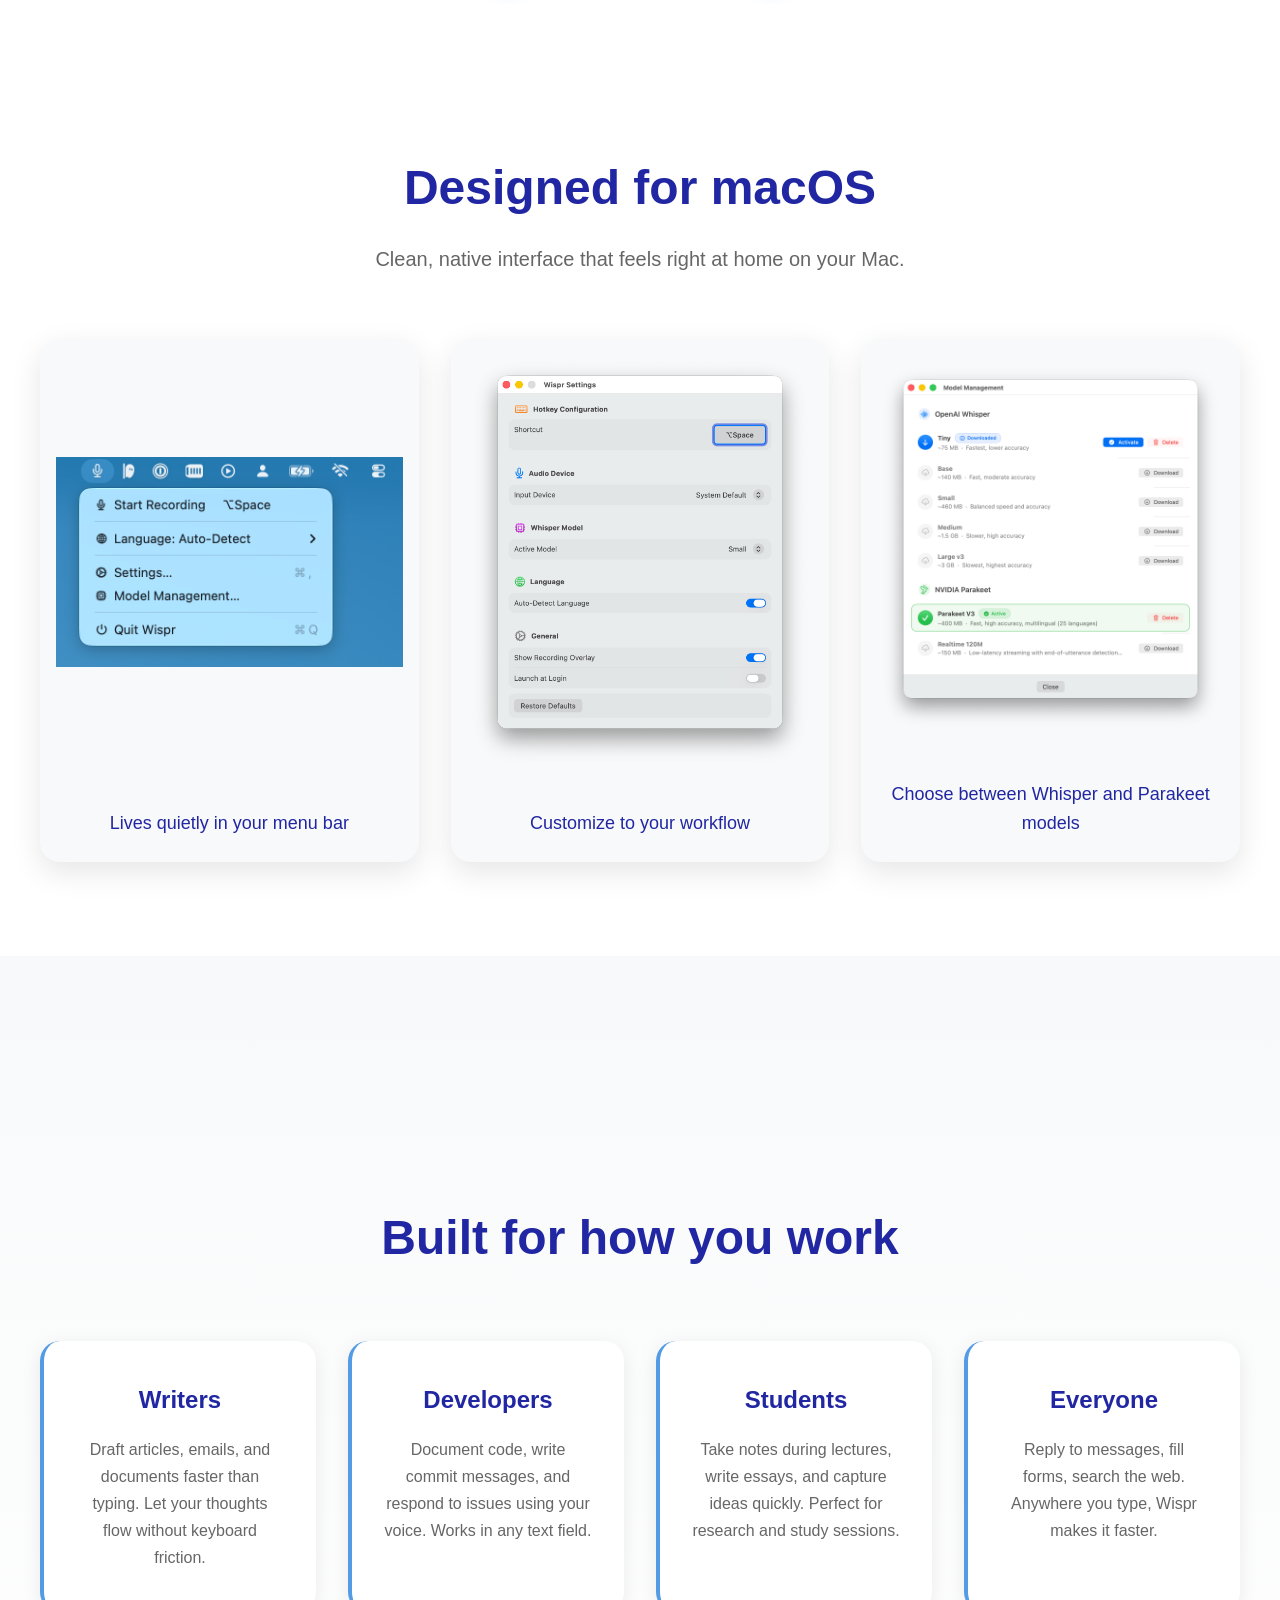
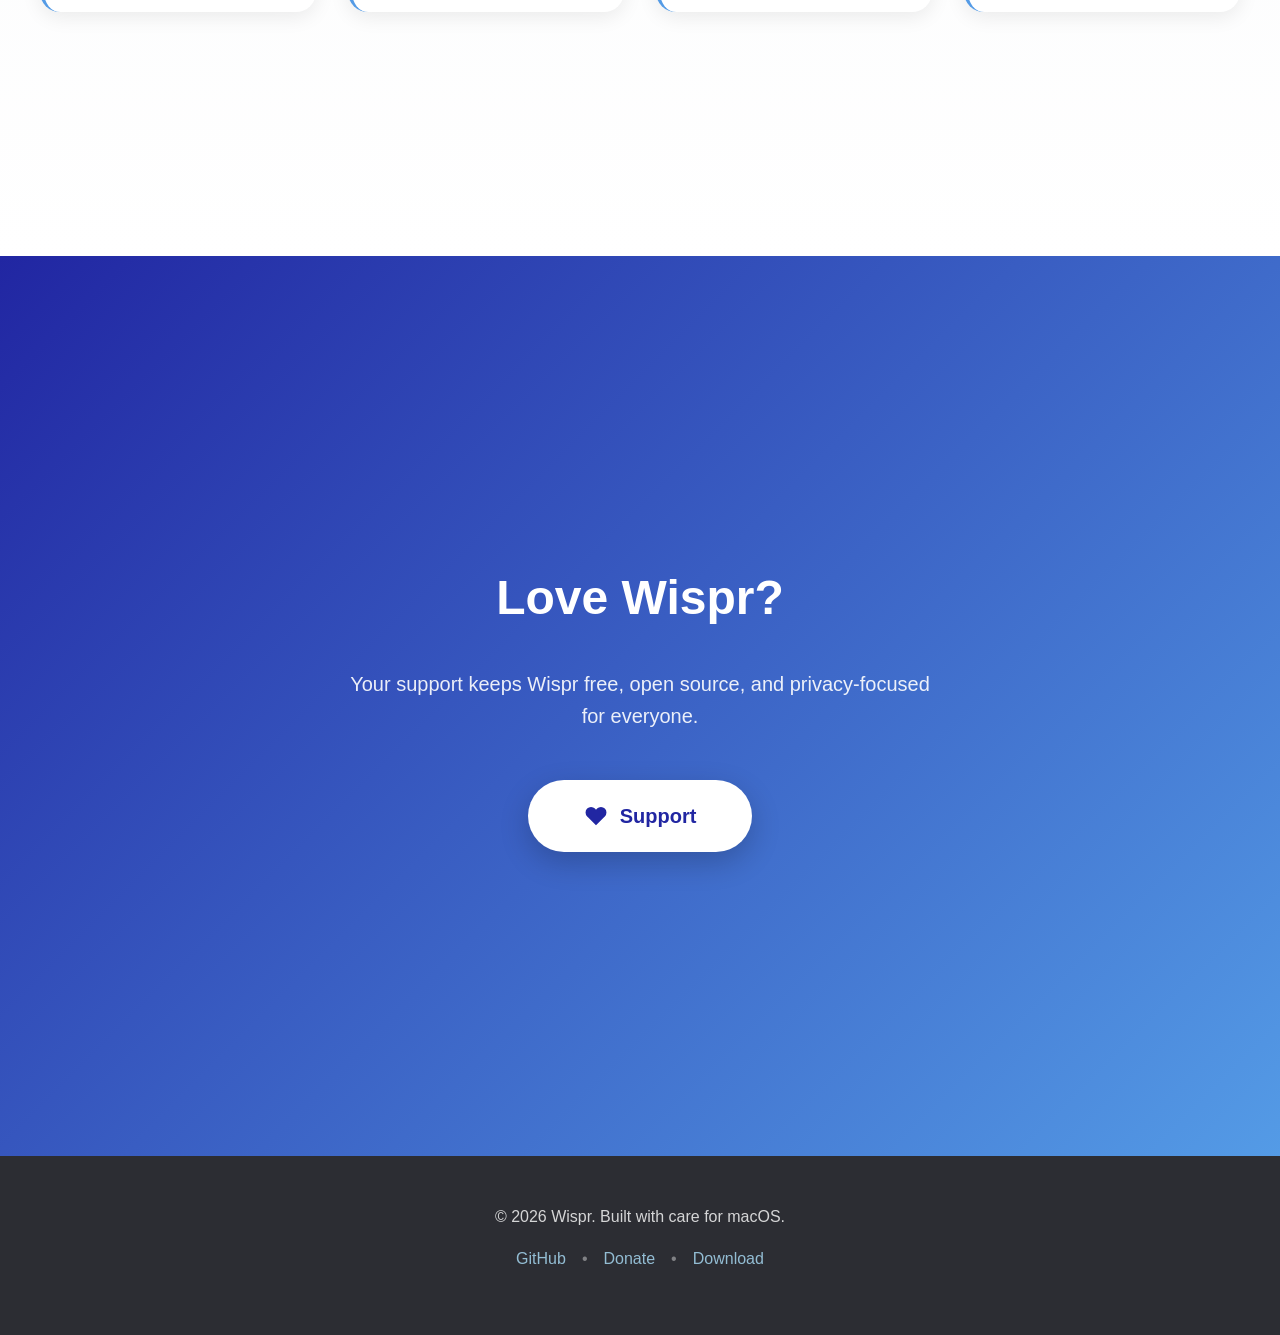
==== commit b2546555: "feat: deploy website via GitHub Actions instead of branch (#77) Move the website into main under web" ====
--- a/website/index.html
+++ b/website/index.html
@@ -1,9 +1,38 @@
 <!DOCTYPE html>
 <html lang="en">
 <head>
+    <script defer src="https://cloud.umami.is/script.js" data-website-id="a00255d5-c738-42aa-94bf-2834a28694c0"></script>
     <meta charset="UTF-8">
     <meta name="viewport" content="width=device-width, initial-scale=1.0">
     <title>Wispr - Voice Dictation for Mac</title>
+    <meta name="description" content="Privacy-first voice dictation for macOS. Speak naturally, type effortlessly. All processing happens on your Mac with on-device AI.">
+    
+    <!-- Open Graph / Facebook / LinkedIn -->
+    <meta property="og:type" content="website">
+    <meta property="og:url" content="https://wispr.stormacq.com/">
+    <meta property="og:title" content="Wispr - Voice Dictation for Mac">
+    <meta property="og:description" content="Privacy-first voice dictation for macOS. Speak naturally, type effortlessly. All processing happens on your Mac with on-device AI.">
+    <meta property="og:image" content="https://wispr.stormacq.com/og-image.png">
+    <meta property="og:image:alt" content="Wispr Logo">
+    <meta property="og:site_name" content="Wispr">
+    <meta property="og:locale" content="en_US">
+    
+    <!-- Twitter / X -->
+    <meta name="twitter:card" content="summary_large_image">
+    <meta name="twitter:url" content="https://wispr.stormacq.com/">
+    <meta name="twitter:title" content="Wispr - Voice Dictation for Mac">
+    <meta name="twitter:description" content="Privacy-first voice dictation for macOS. Speak naturally, type effortlessly. All processing happens on your Mac with on-device AI.">
+    <meta name="twitter:image" content="https://wispr.stormacq.com/og-image.png">
+    <meta name="twitter:image:alt" content="Wispr Logo">
+    
+    <!-- Additional Meta Tags -->
+    <meta name="author" content="Wispr">
+    <meta name="keywords" content="voice dictation, macOS, privacy, speech to text, whisper AI, parakeet AI, nvidia, offline transcription, voice typing">
+    <link rel="canonical" href="https://wispr.stormacq.com/">
+    
+    <!-- Favicon -->
+    <link rel="icon" type="image/svg+xml" href="icon.svg">
+    
     <link rel="stylesheet" href="styles.css">
 </head>
 <body>
@@ -130,7 +159,7 @@
                 <div class="feature-card">
                     <div class="feature-icon">⚡</div>
                     <h3>Lightning Fast</h3>
-                    <p>Powered by on-device Whisper AI. Get accurate transcriptions in seconds, even without internet.</p>
+                    <p>Powered by on-device AI models including Whisper and NVIDIA Parakeet. Get accurate transcriptions in seconds, even without internet.</p>
                 </div>
                 <div class="feature-card">
                     <div class="feature-icon">🌍</div>
@@ -195,10 +224,10 @@
                             </div>
                         </div>
                         <div class="onboarding-slide">
-                            <img src="screenshots/onboarding-04.png" alt="Choose your AI model">
+                            <img src="screenshots/onboarding-04.png" alt="Download the Parakeet AI model">
                             <div class="slide-caption">
                                 <span class="slide-number">4</span>
-                                <p>Choose your AI model</p>
+                                <p>Download the Parakeet AI model</p>
                             </div>
                         </div>
                         <div class="onboarding-slide">
@@ -249,8 +278,8 @@
                     <p>Customize to your workflow</p>
                 </div>
                 <div class="screenshot-item">
-                    <img src="screenshots/model-management.png" alt="Model management">
-                    <p>Choose your AI model</p>
+                    <img src="screenshots/model-management.png" alt="Model management with Whisper and Parakeet">
+                    <p>Choose between Whisper and Parakeet models</p>
                 </div>
             </div>
         </div>
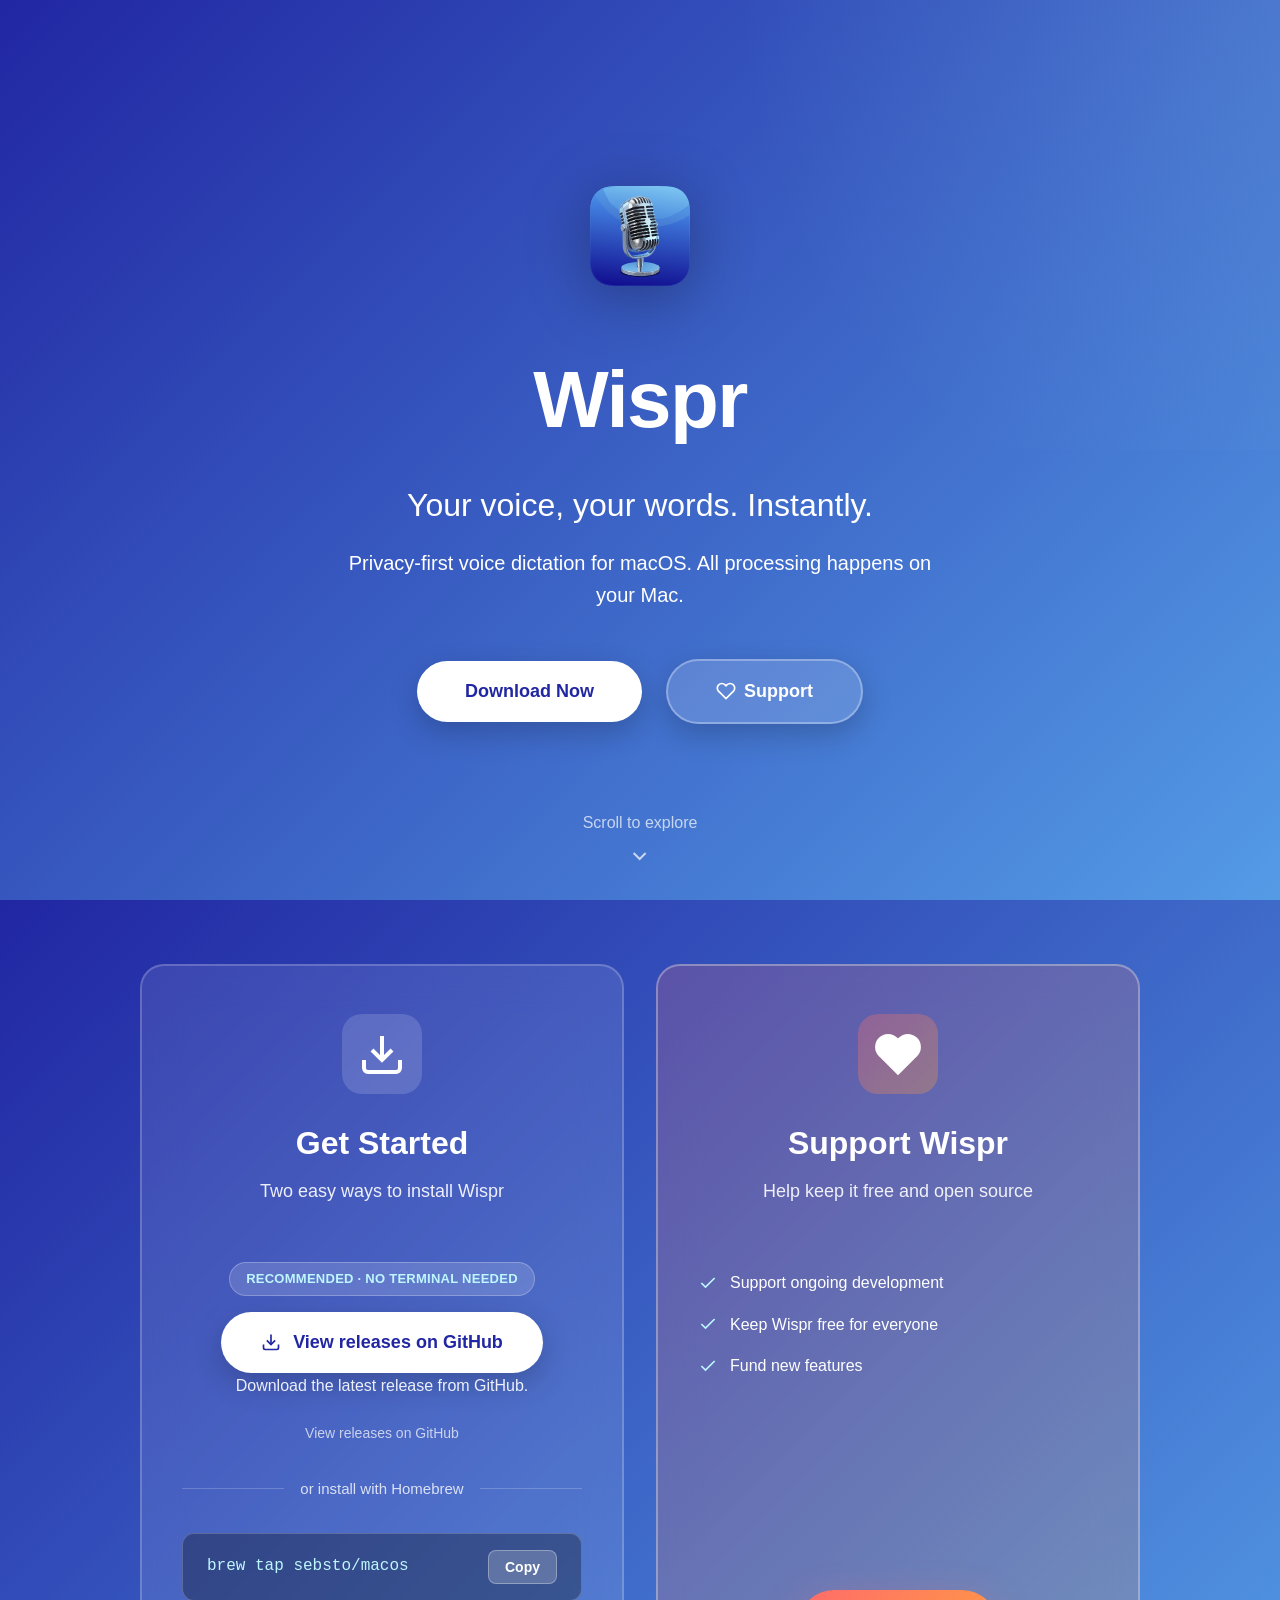
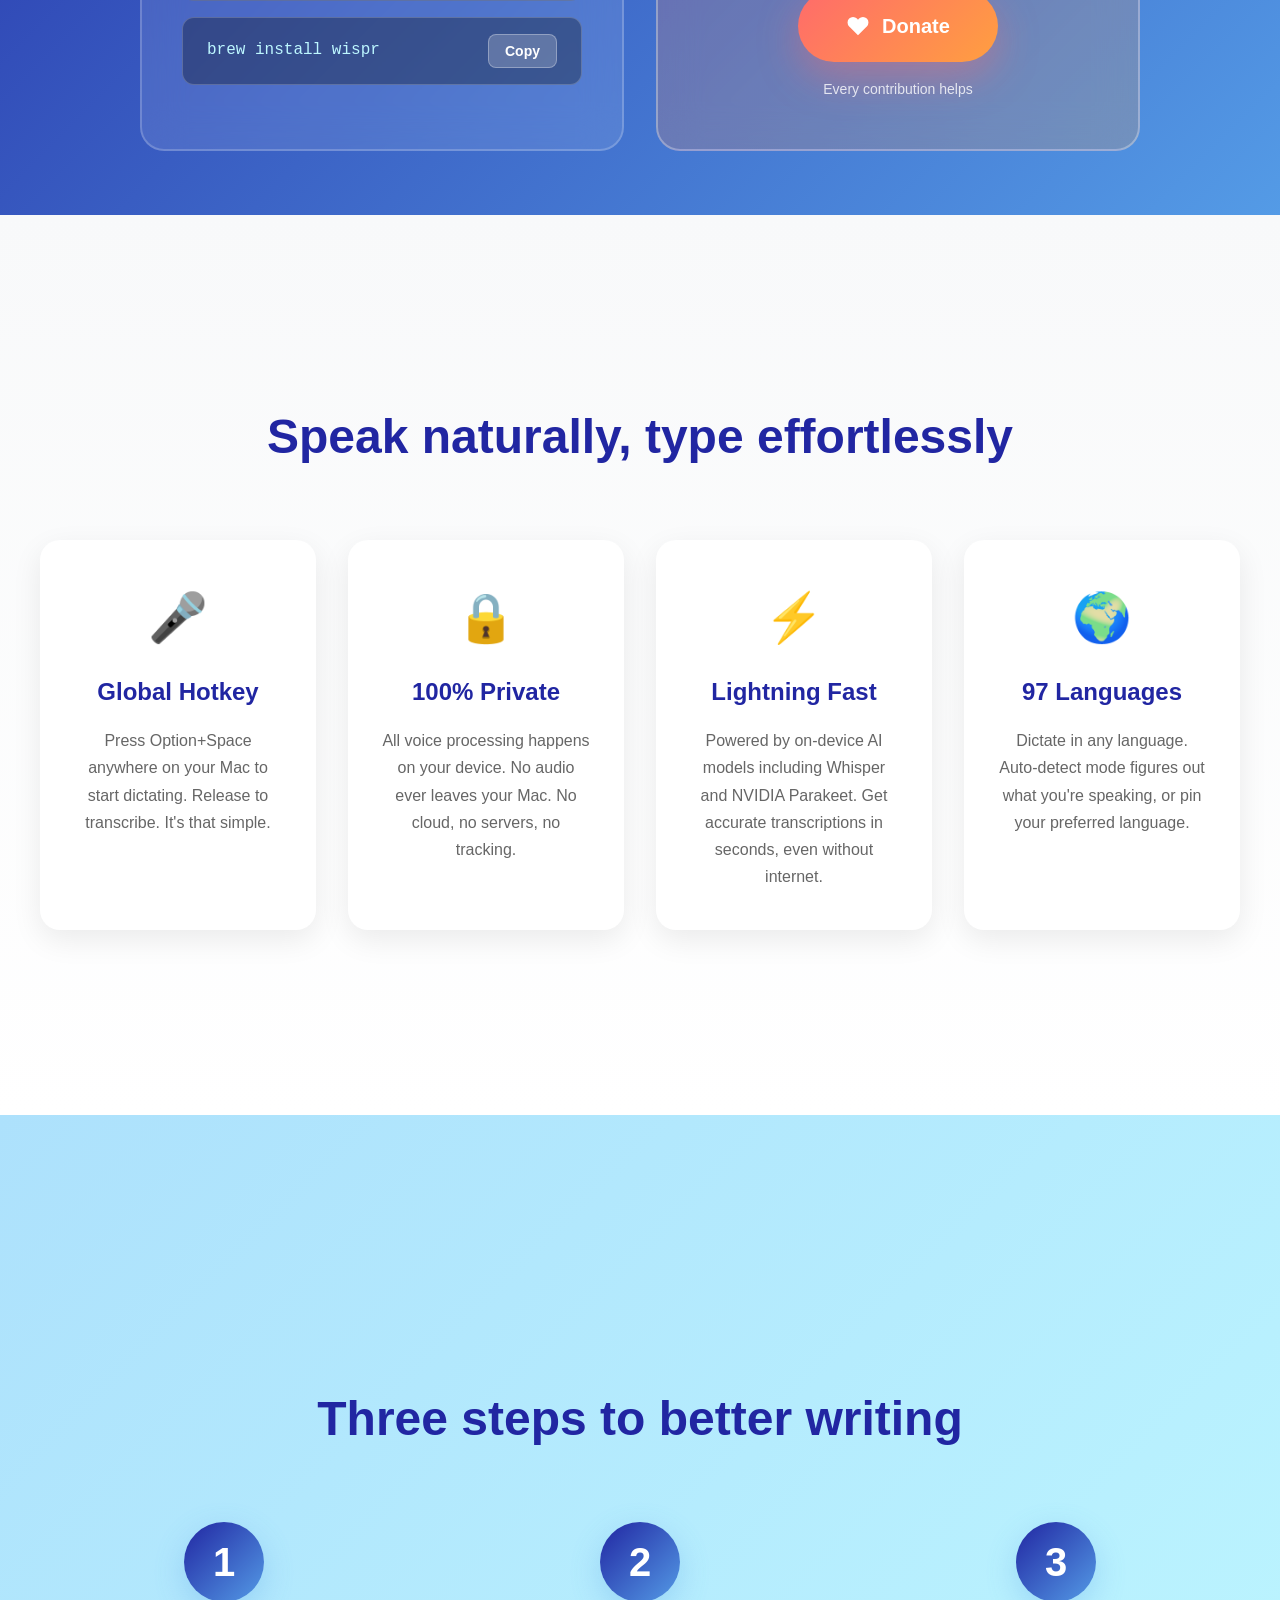
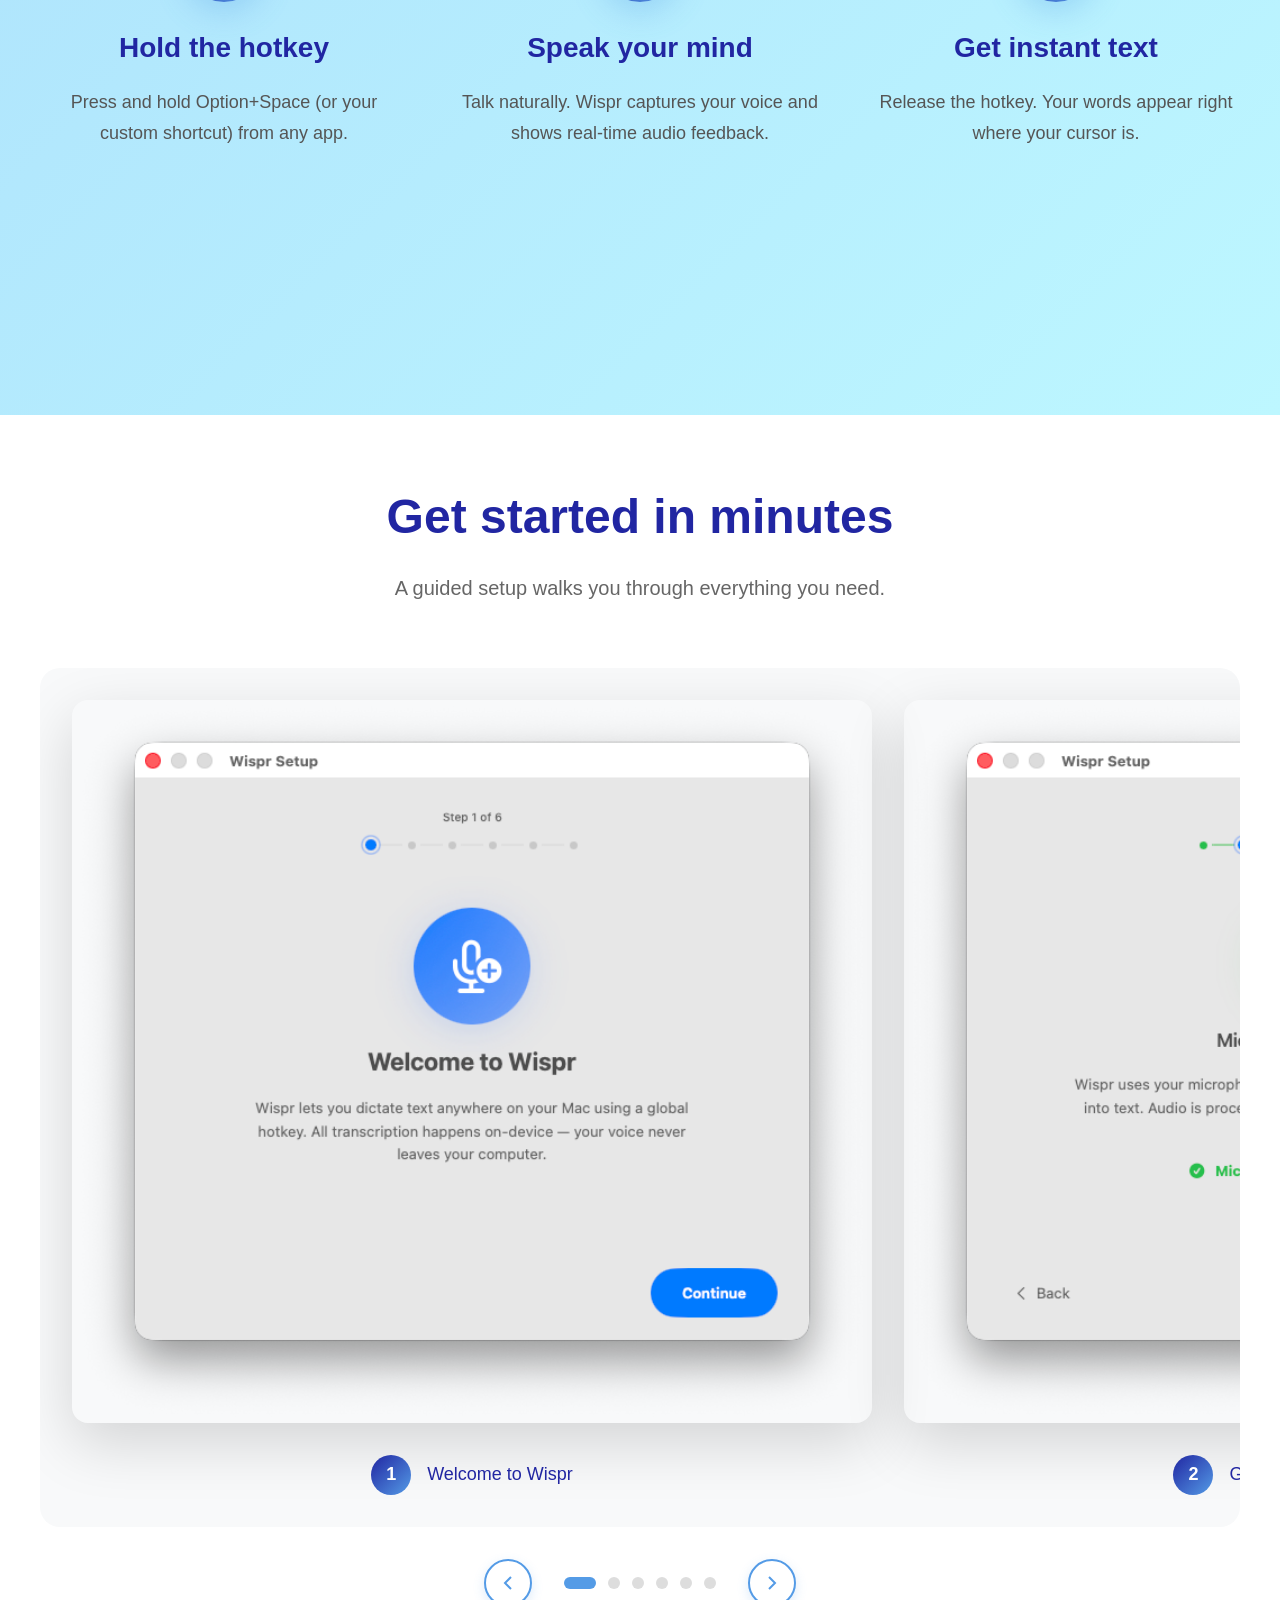
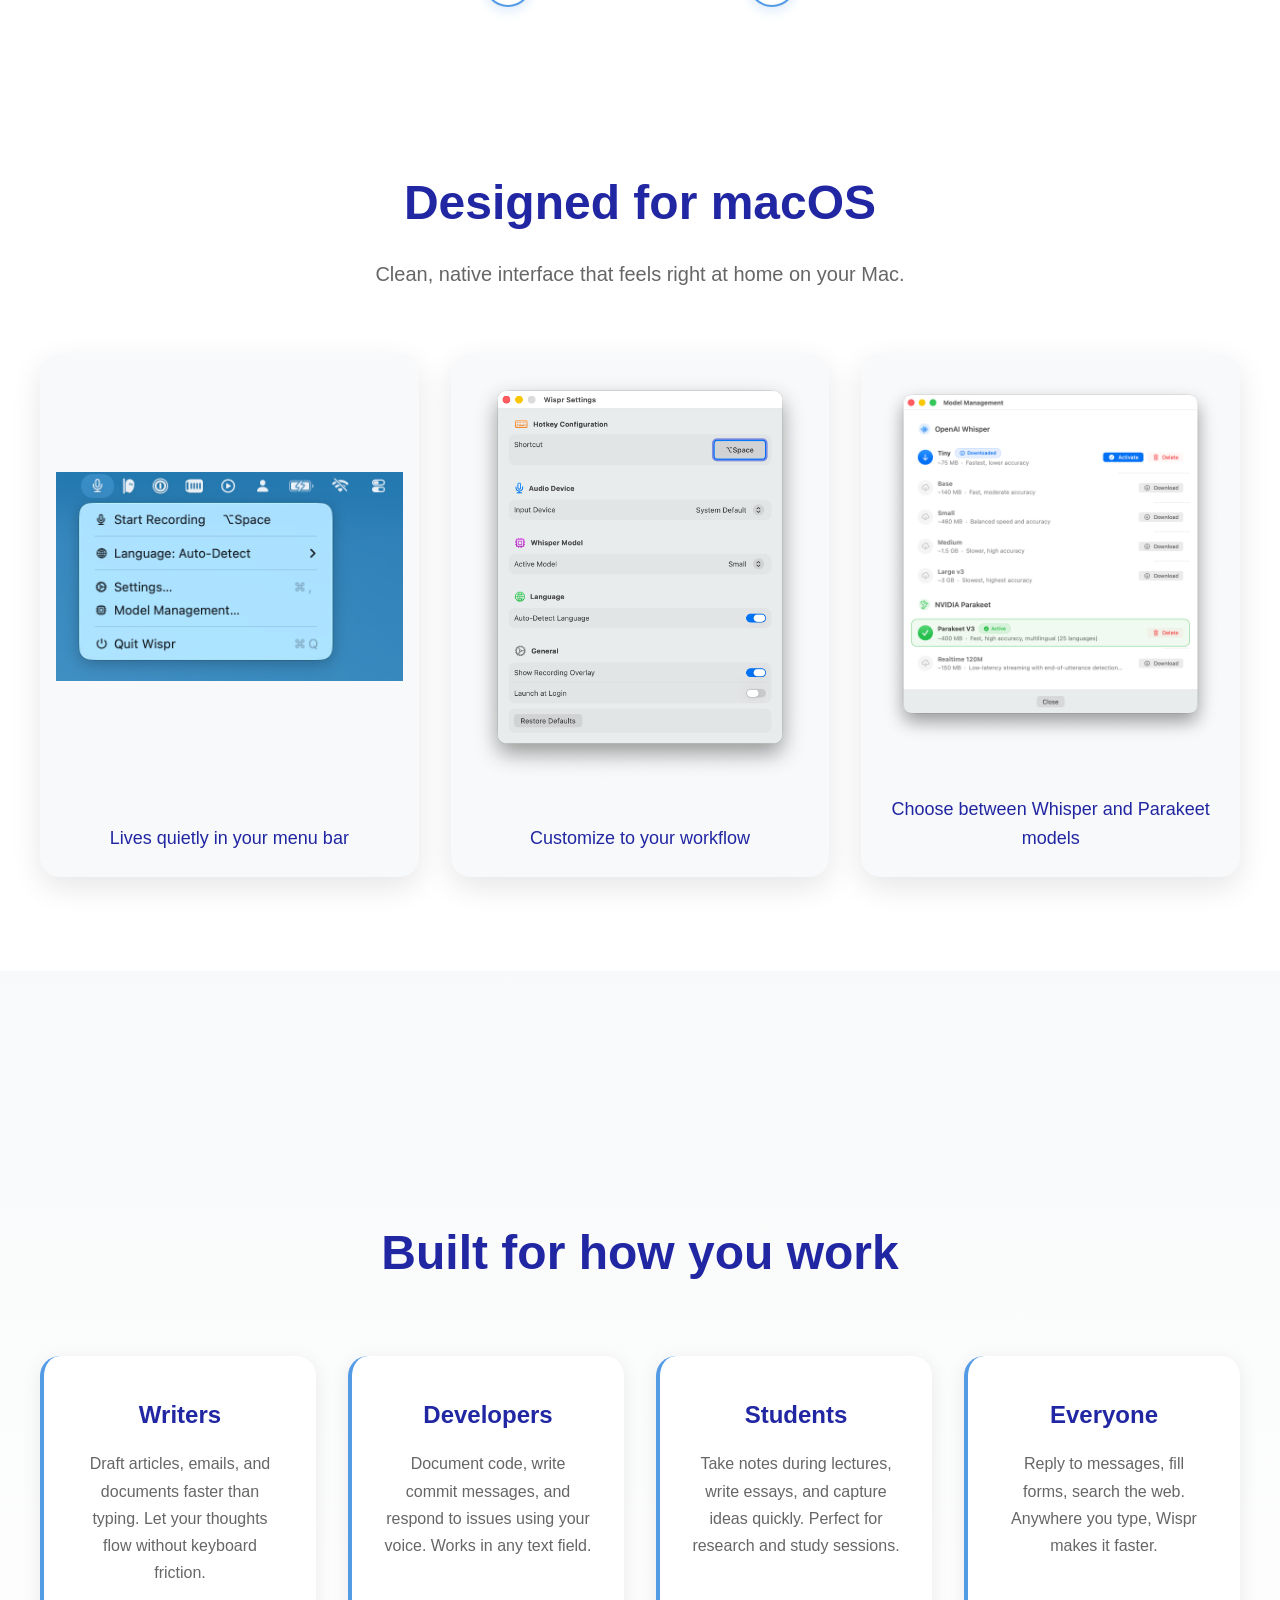
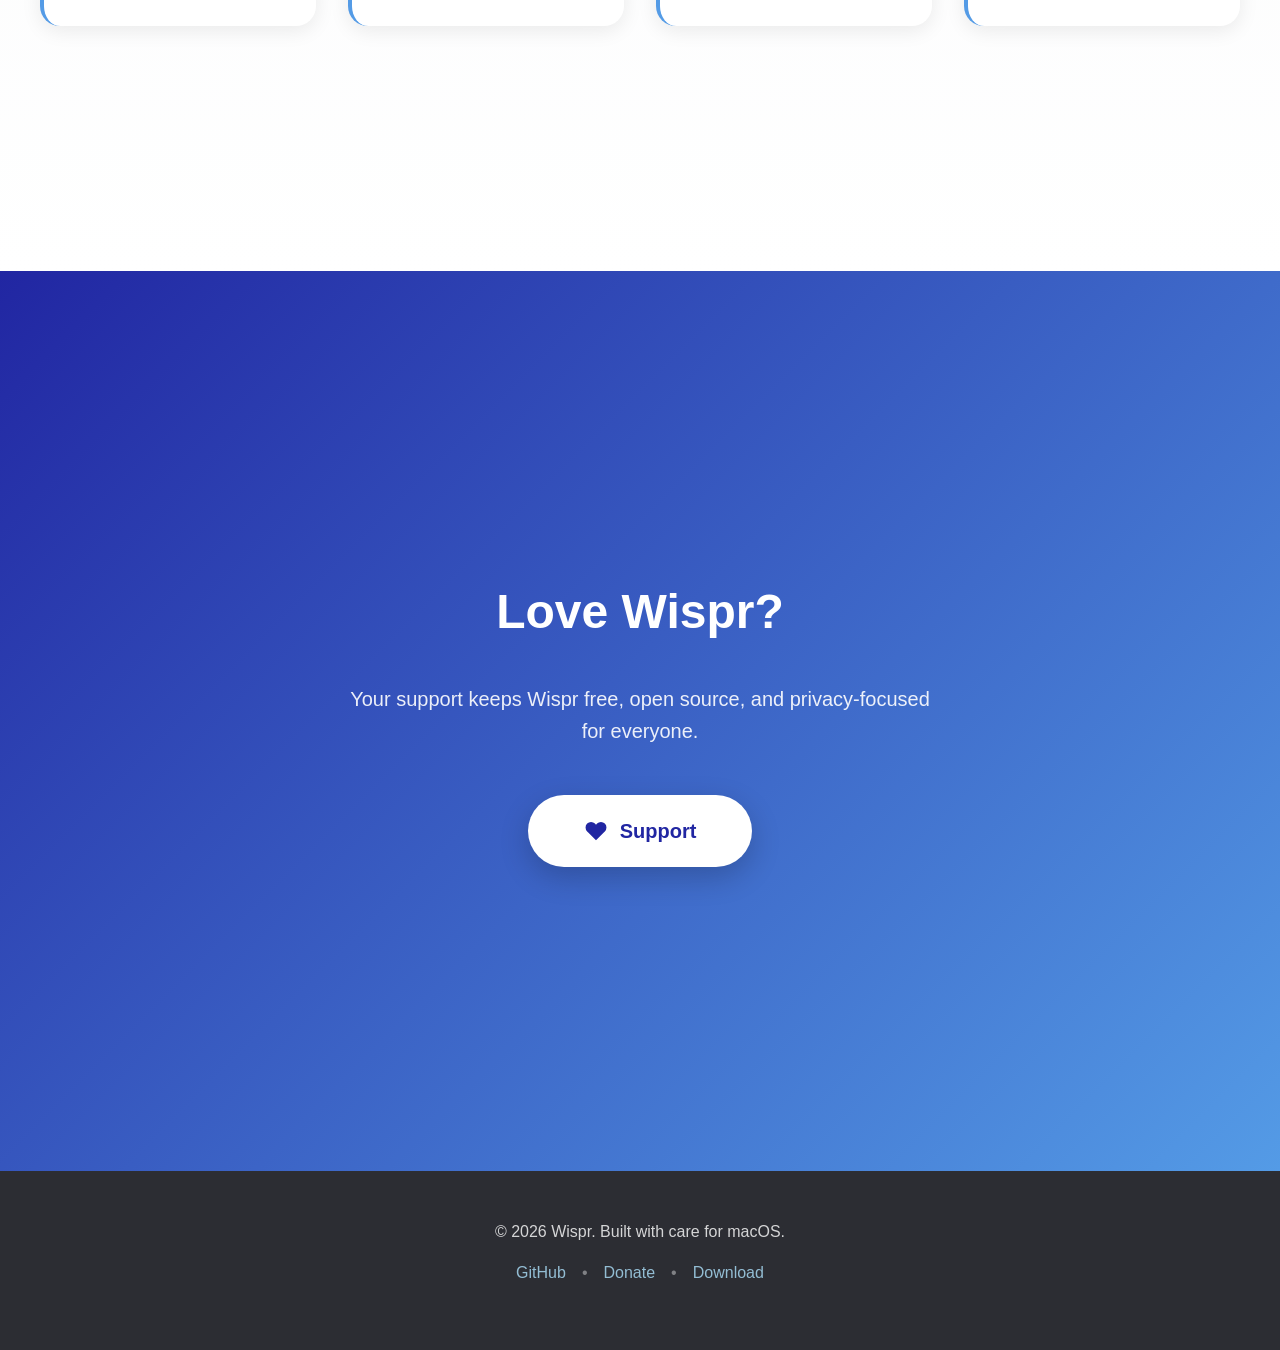
==== commit aea23c10: "feat(pkg): implement signed & notarized .pkg installer distribution (#83) * feat(pkg): add signed & " ====
--- a/website/index.html
+++ b/website/index.html
@@ -74,7 +74,24 @@
                         </svg>
                     </div>
                     <h2>Get Started</h2>
-                    <p class="card-subtitle">Install Wispr with Homebrew</p>
+                    <p class="card-subtitle">Two easy ways to install Wispr</p>
+
+                    <div class="install-option">
+                        <span class="install-option-label">Recommended · No terminal needed</span>
+                        <a href="https://github.com/sebsto/wispr/releases/latest" id="pkg-download-link" target="_blank" rel="noopener noreferrer" class="download-button">
+                            <svg width="20" height="20" viewBox="0 0 24 24" fill="none" stroke="currentColor" stroke-width="2">
+                                <path d="M21 15v4a2 2 0 0 1-2 2H5a2 2 0 0 1-2-2v-4"></path>
+                                <polyline points="7 10 12 15 17 10"></polyline>
+                                <line x1="12" y1="15" x2="12" y2="3"></line>
+                            </svg>
+                            <span id="pkg-download-text">Download the .pkg installer</span>
+                        </a>
+                        <p class="install-note" id="pkg-install-note">Signed &amp; notarized by Apple. Passes Gatekeeper and installs straight to /Applications &mdash; just double-click.</p>
+                        <p class="version-info" id="version-info">Loading version...</p>
+                    </div>
+
+                    <div class="install-divider"><span>or install with Homebrew</span></div>
+
                     <div class="install-steps">
                         <div class="code-block">
                             <code>brew tap sebsto/macos</code>
@@ -84,18 +101,6 @@
                             <code>brew install wispr</code>
                             <button type="button" class="copy-btn" data-copy="brew install wispr">Copy</button>
                         </div>
-                    </div>
-                    <div class="card-bottom">
-                        <p class="install-note">Or download the latest release:</p>
-                        <a href="https://github.com/sebsto/wispr/releases/latest" id="download-link" target="_blank" rel="noopener noreferrer" class="download-button">
-                            <svg width="20" height="20" viewBox="0 0 24 24" fill="none" stroke="currentColor" stroke-width="2">
-                                <path d="M21 15v4a2 2 0 0 1-2 2H5a2 2 0 0 1-2-2v-4"></path>
-                                <polyline points="7 10 12 15 17 10"></polyline>
-                                <line x1="12" y1="15" x2="12" y2="3"></line>
-                            </svg>
-                            <span id="download-text">Download Latest Release</span>
-                        </a>
-                        <p class="version-info" id="version-info">Loading version...</p>
                     </div>
                 </div>
                 
--- a/website/styles.css
+++ b/website/styles.css
@@ -270,8 +270,50 @@
     margin-bottom: 2rem;
 }
 
+.install-option {
+    margin: 1.5rem 0 0;
+    display: flex;
+    flex-direction: column;
+    align-items: center;
+}
+
+.install-option-label {
+    display: inline-block;
+    margin-bottom: 1rem;
+    padding: 0.35rem 1rem;
+    border-radius: 50px;
+    background: rgba(255, 255, 255, 0.15);
+    border: 1px solid rgba(255, 255, 255, 0.25);
+    font-size: 0.8125rem;
+    font-weight: 600;
+    letter-spacing: 0.02em;
+    text-transform: uppercase;
+    color: var(--sky-blue);
+}
+
+.install-divider {
+    display: flex;
+    align-items: center;
+    gap: 1rem;
+    margin: 2rem 0 0.5rem;
+    opacity: 0.8;
+    font-size: 0.9375rem;
+}
+
+.install-divider::before,
+.install-divider::after {
+    content: '';
+    flex: 1;
+    height: 1px;
+    background: rgba(255, 255, 255, 0.25);
+}
+
+.install-divider span {
+    white-space: nowrap;
+}
+
 .install-steps {
-    margin: 2rem 0;
+    margin: 1.5rem 0 0;
 }
 
 .code-block {
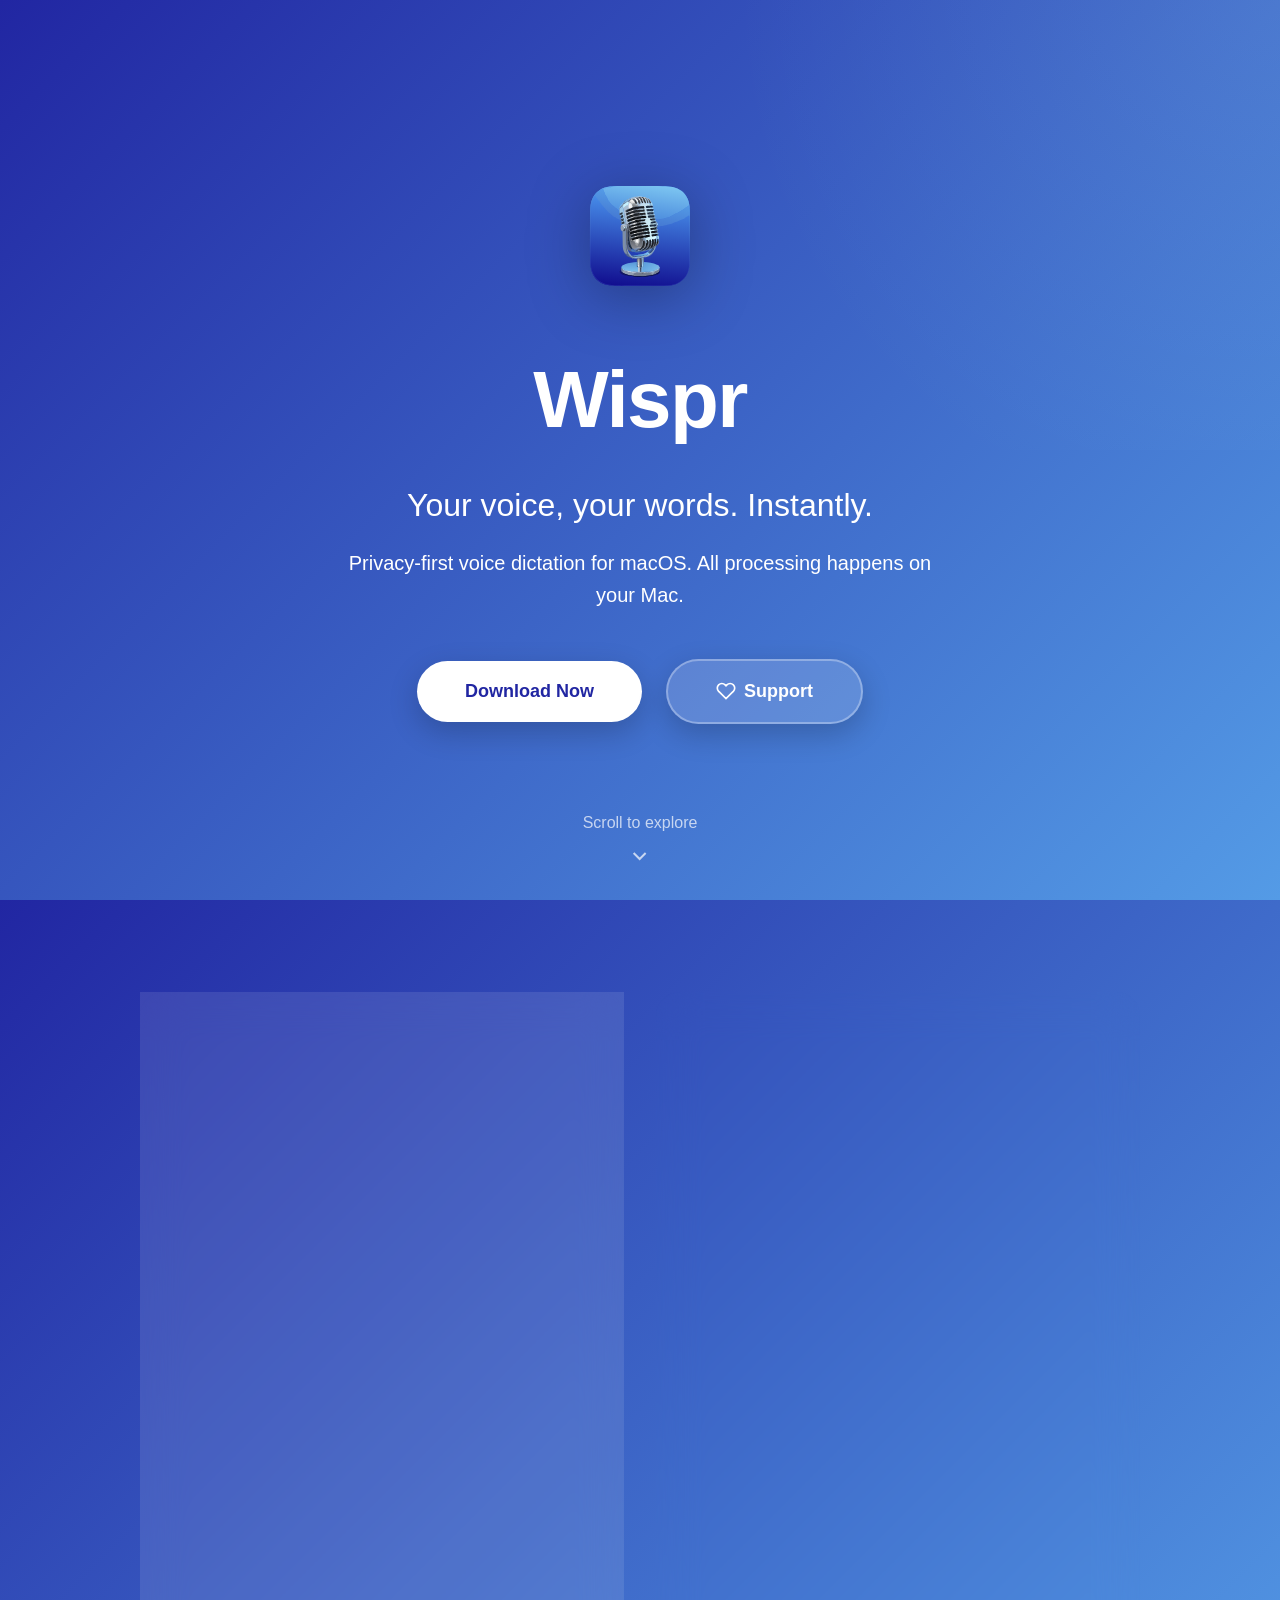
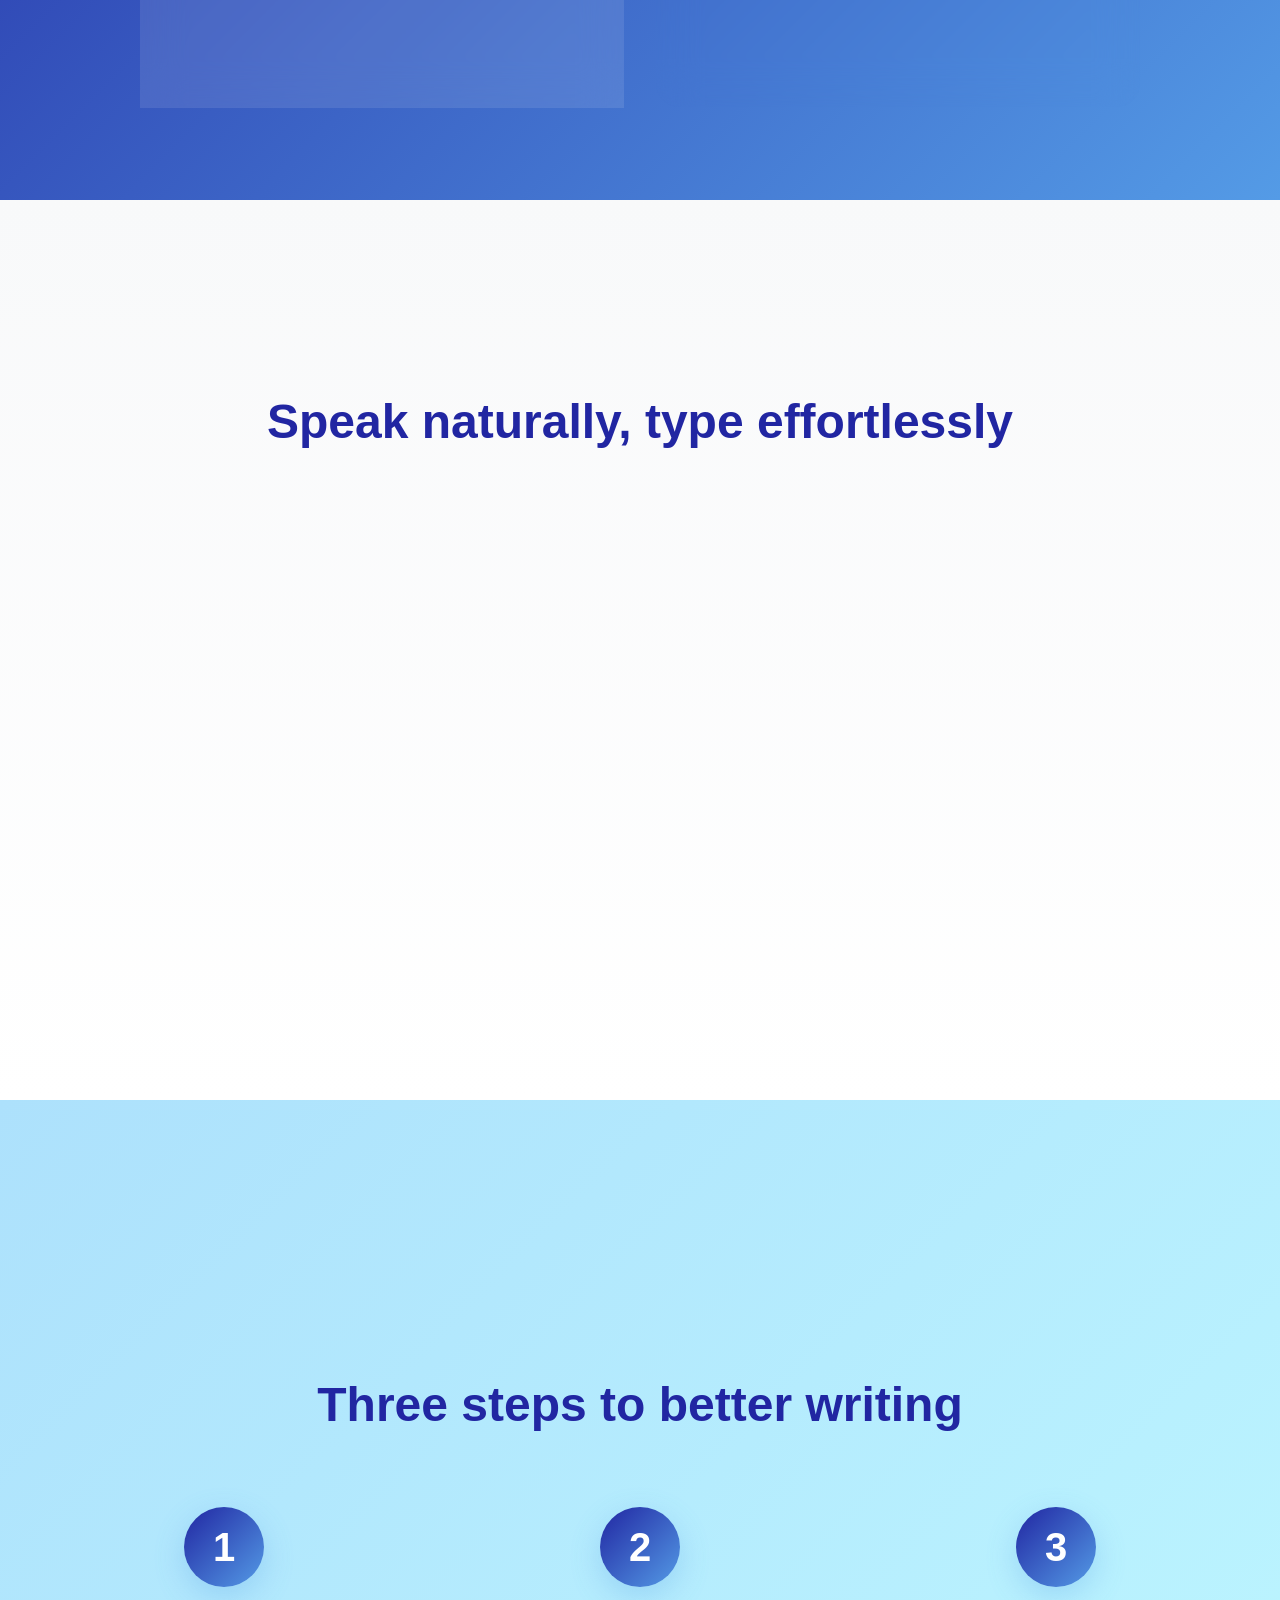
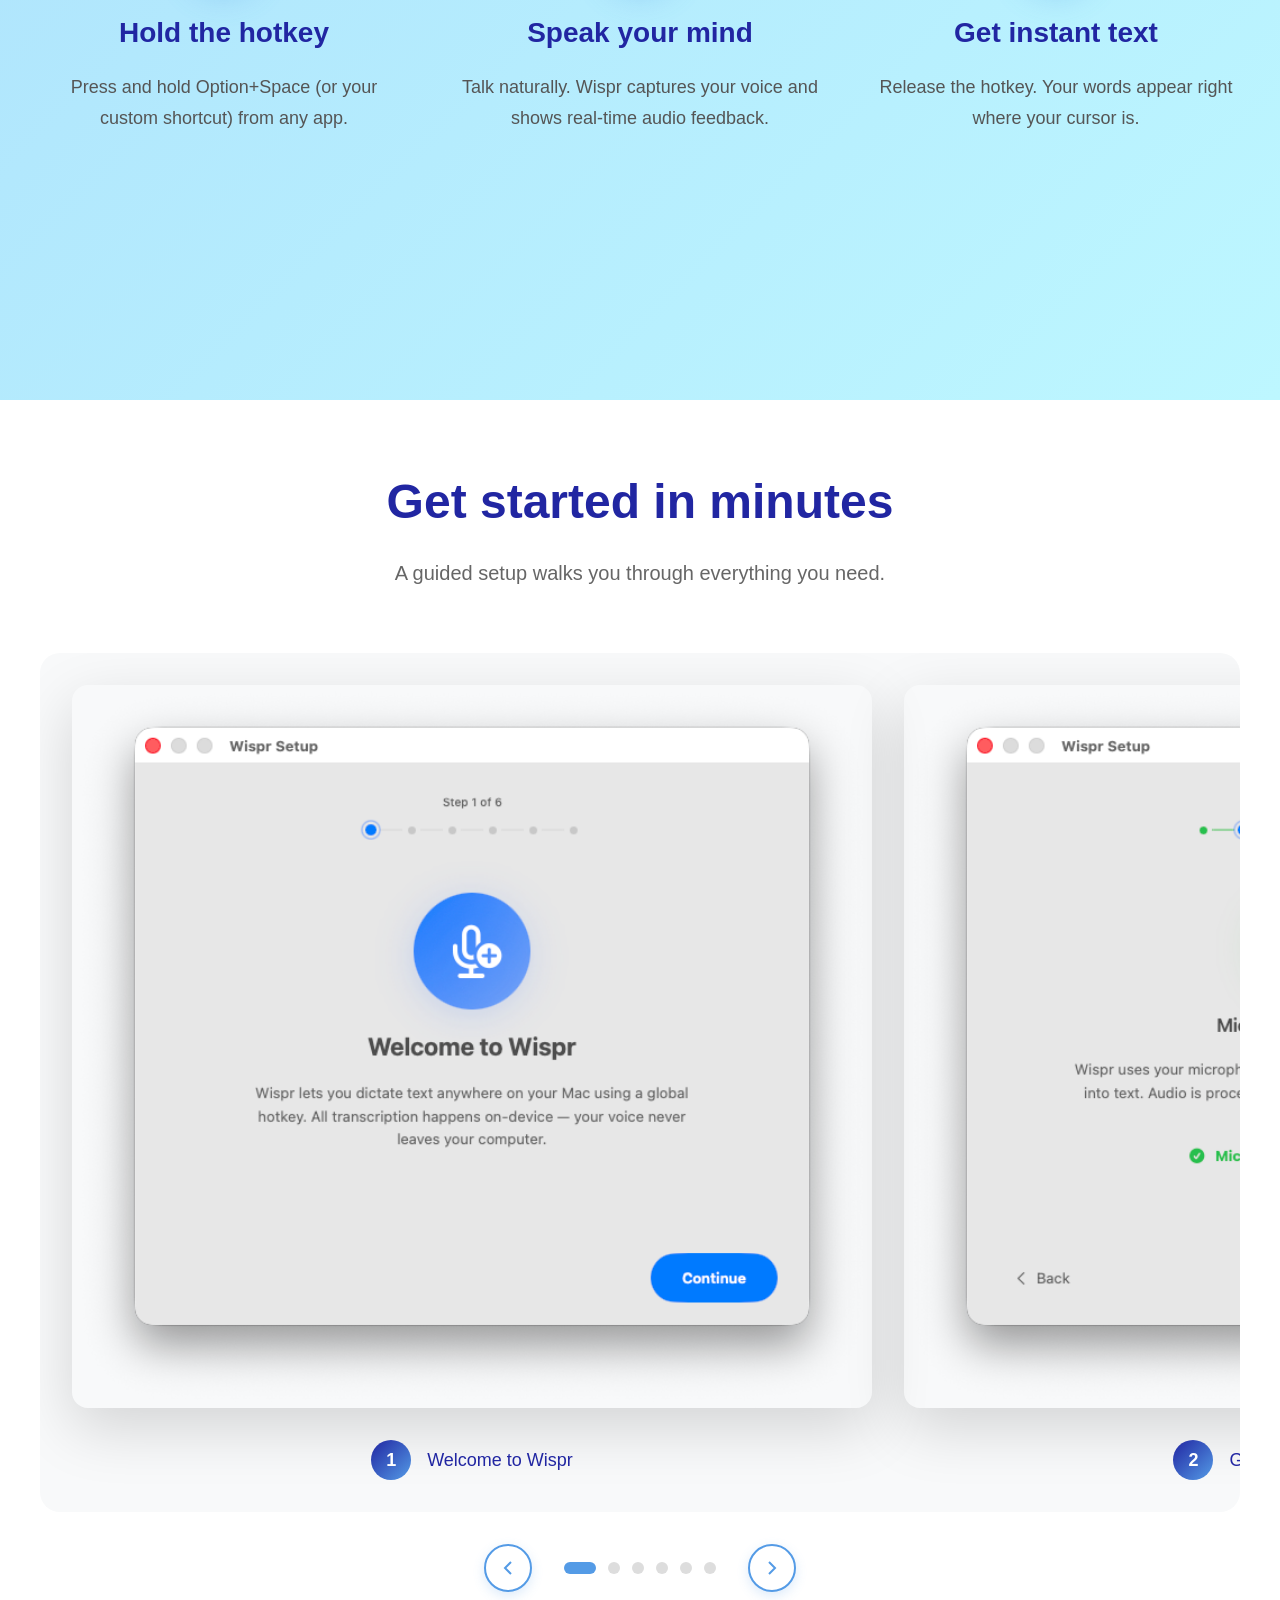
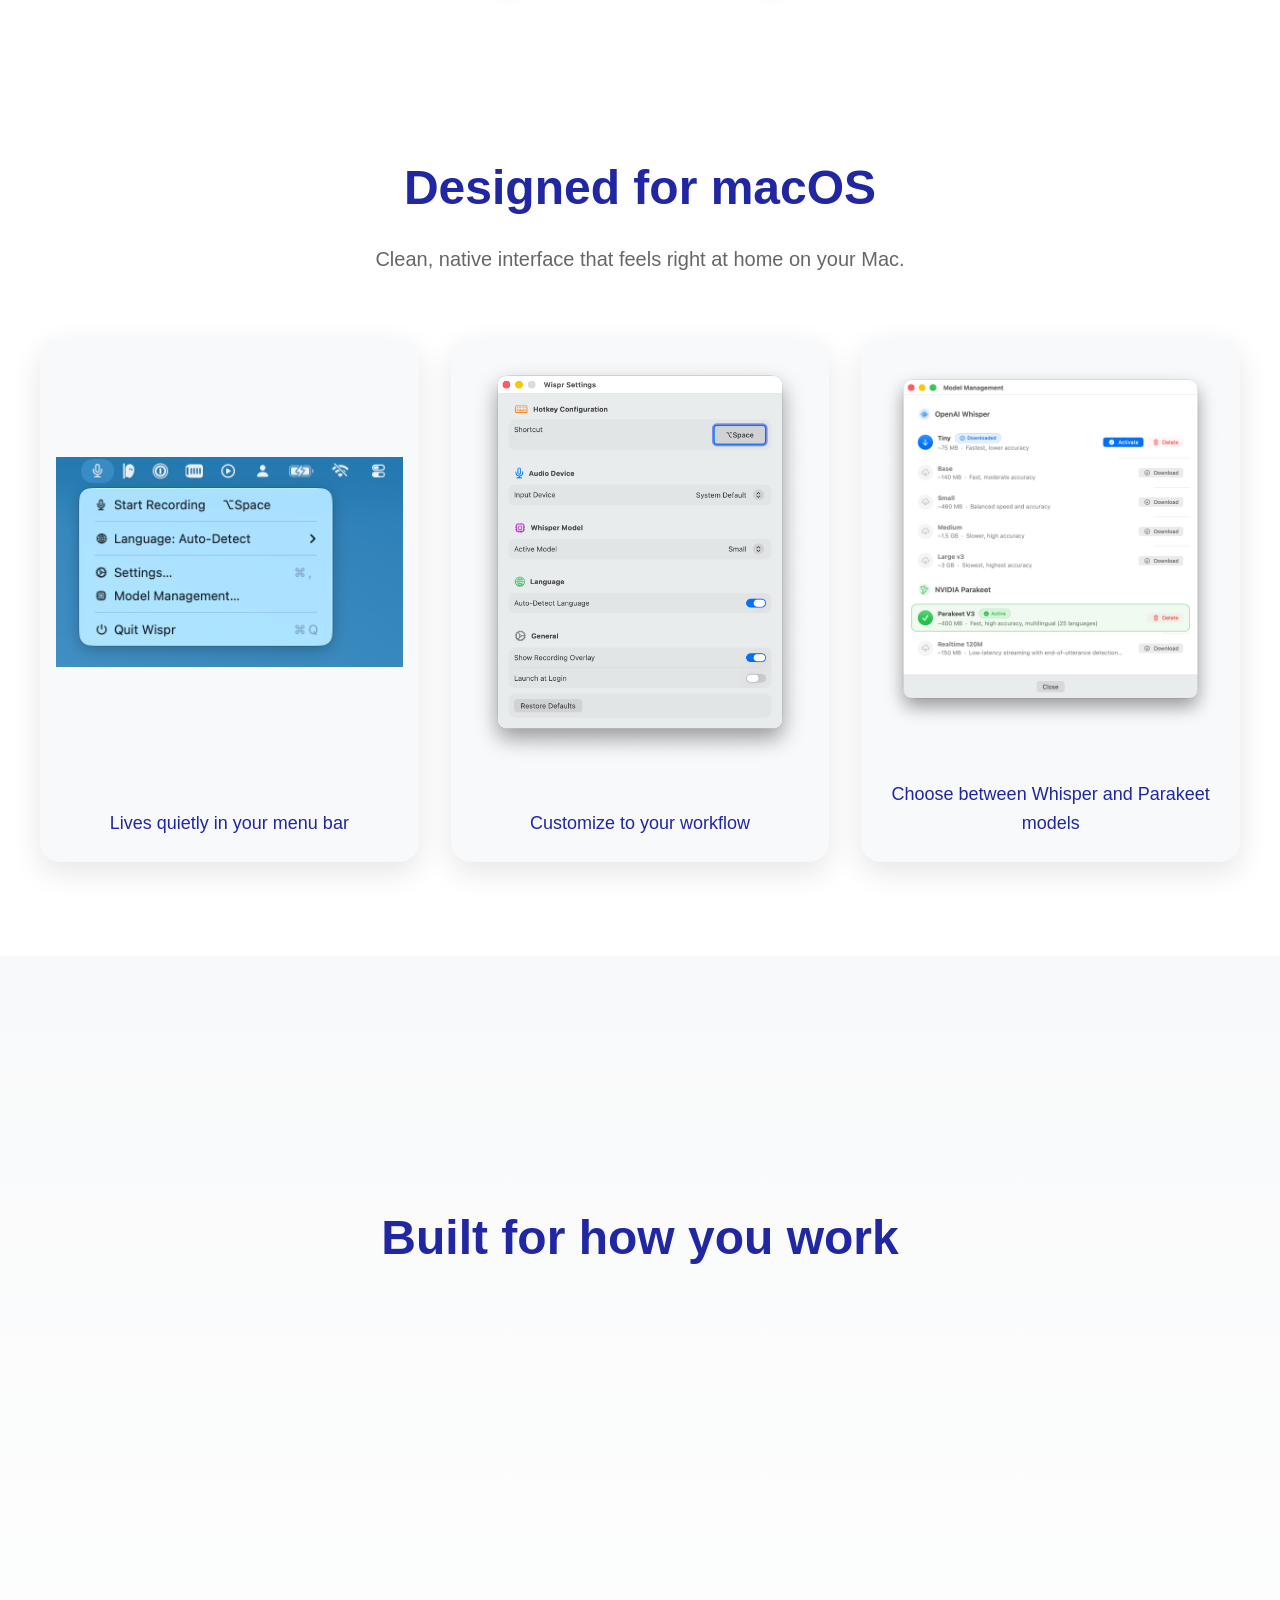
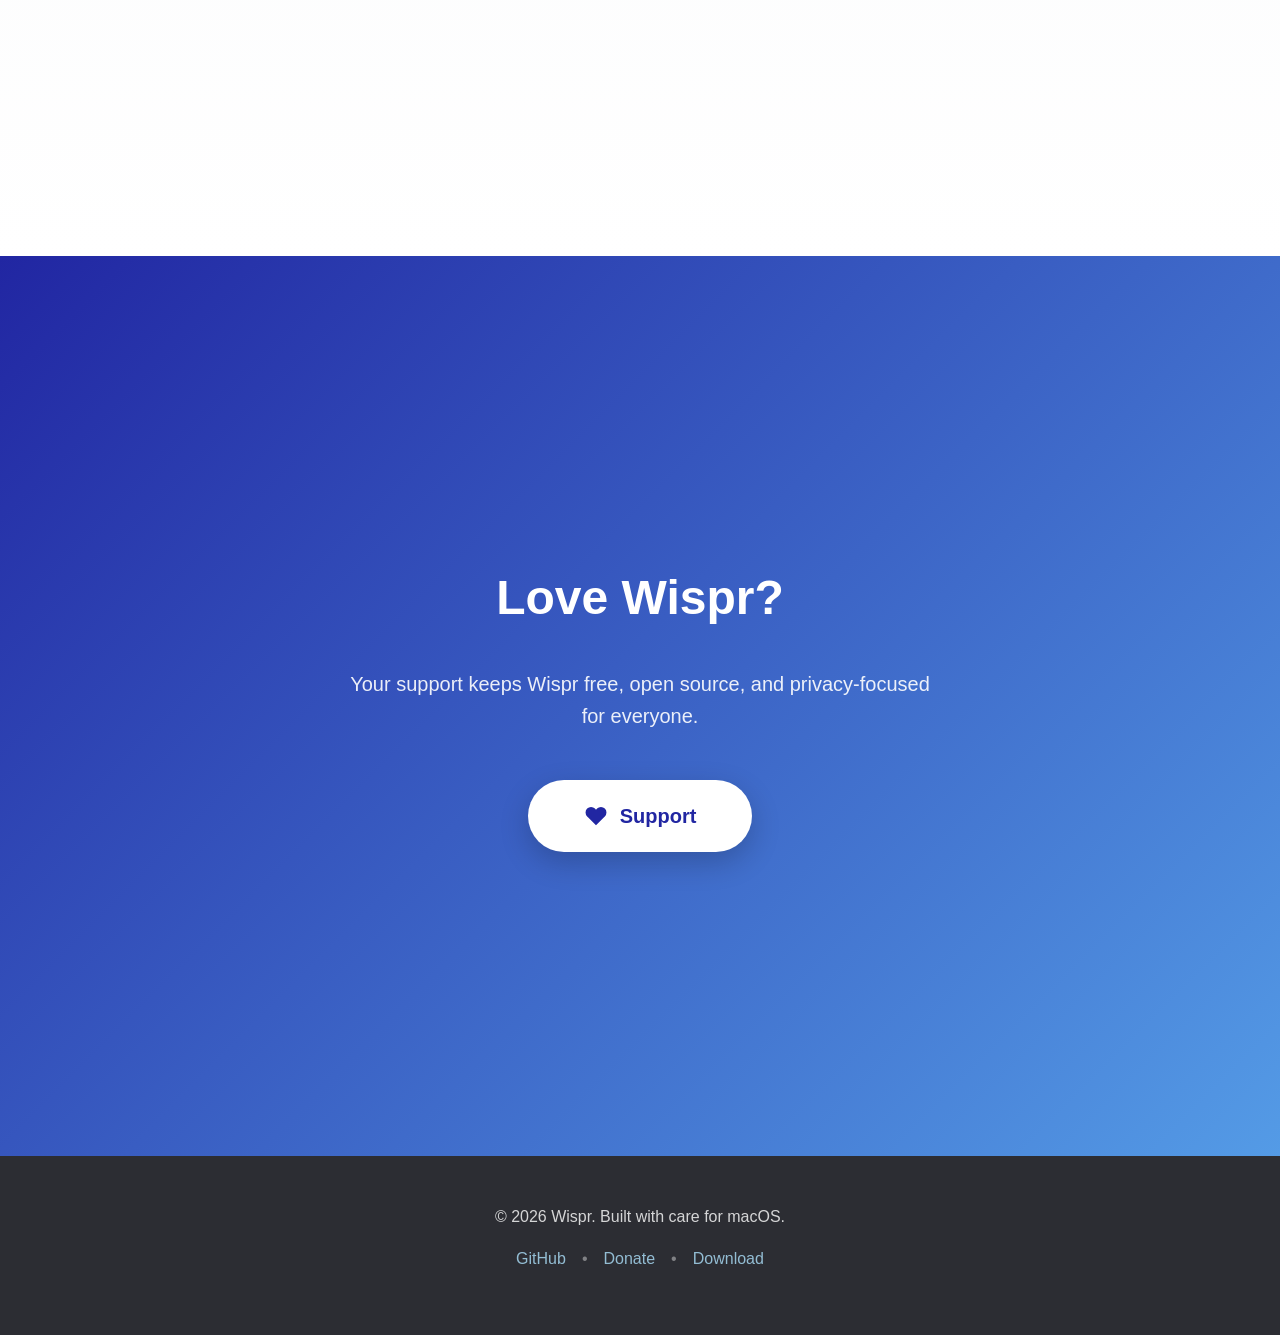
==== commit 4c3e257b: "fix(website): direct .pkg download + soberer install card - The .pkg button now downloads directly (" ====
--- a/website/index.html
+++ b/website/index.html
@@ -77,8 +77,7 @@
                     <p class="card-subtitle">Two easy ways to install Wispr</p>
 
                     <div class="install-option">
-                        <span class="install-option-label">Recommended · No terminal needed</span>
-                        <a href="https://github.com/sebsto/wispr/releases/latest" id="pkg-download-link" target="_blank" rel="noopener noreferrer" class="download-button">
+                        <a href="https://github.com/sebsto/wispr/releases/latest" id="pkg-download-link" download class="download-button">
                             <svg width="20" height="20" viewBox="0 0 24 24" fill="none" stroke="currentColor" stroke-width="2">
                                 <path d="M21 15v4a2 2 0 0 1-2 2H5a2 2 0 0 1-2-2v-4"></path>
                                 <polyline points="7 10 12 15 17 10"></polyline>
@@ -86,7 +85,6 @@
                             </svg>
                             <span id="pkg-download-text">Download the .pkg installer</span>
                         </a>
-                        <p class="install-note" id="pkg-install-note">Signed &amp; notarized by Apple. Passes Gatekeeper and installs straight to /Applications &mdash; just double-click.</p>
                         <p class="version-info" id="version-info">Loading version...</p>
                     </div>
 
--- a/website/styles.css
+++ b/website/styles.css
@@ -277,25 +277,11 @@
     align-items: center;
 }
 
-.install-option-label {
-    display: inline-block;
-    margin-bottom: 1rem;
-    padding: 0.35rem 1rem;
-    border-radius: 50px;
-    background: rgba(255, 255, 255, 0.15);
-    border: 1px solid rgba(255, 255, 255, 0.25);
-    font-size: 0.8125rem;
-    font-weight: 600;
-    letter-spacing: 0.02em;
-    text-transform: uppercase;
-    color: var(--sky-blue);
-}
-
 .install-divider {
     display: flex;
     align-items: center;
     gap: 1rem;
-    margin: 2rem 0 0.5rem;
+    margin: 3rem 0 0.5rem;
     opacity: 0.8;
     font-size: 0.9375rem;
 }
@@ -354,12 +340,6 @@
 
 .copy-btn:active {
     transform: scale(0.95);
-}
-
-.install-note {
-    margin: 0 0 1rem;
-    opacity: 0.9;
-    font-size: 1rem;
 }
 
 .download-button {
@@ -392,7 +372,7 @@
 .version-info {
     font-size: 0.875rem;
     opacity: 0.7;
-    margin-top: 0.5rem;
+    margin-top: 0.75rem;
 }
 
 .donate-benefits {
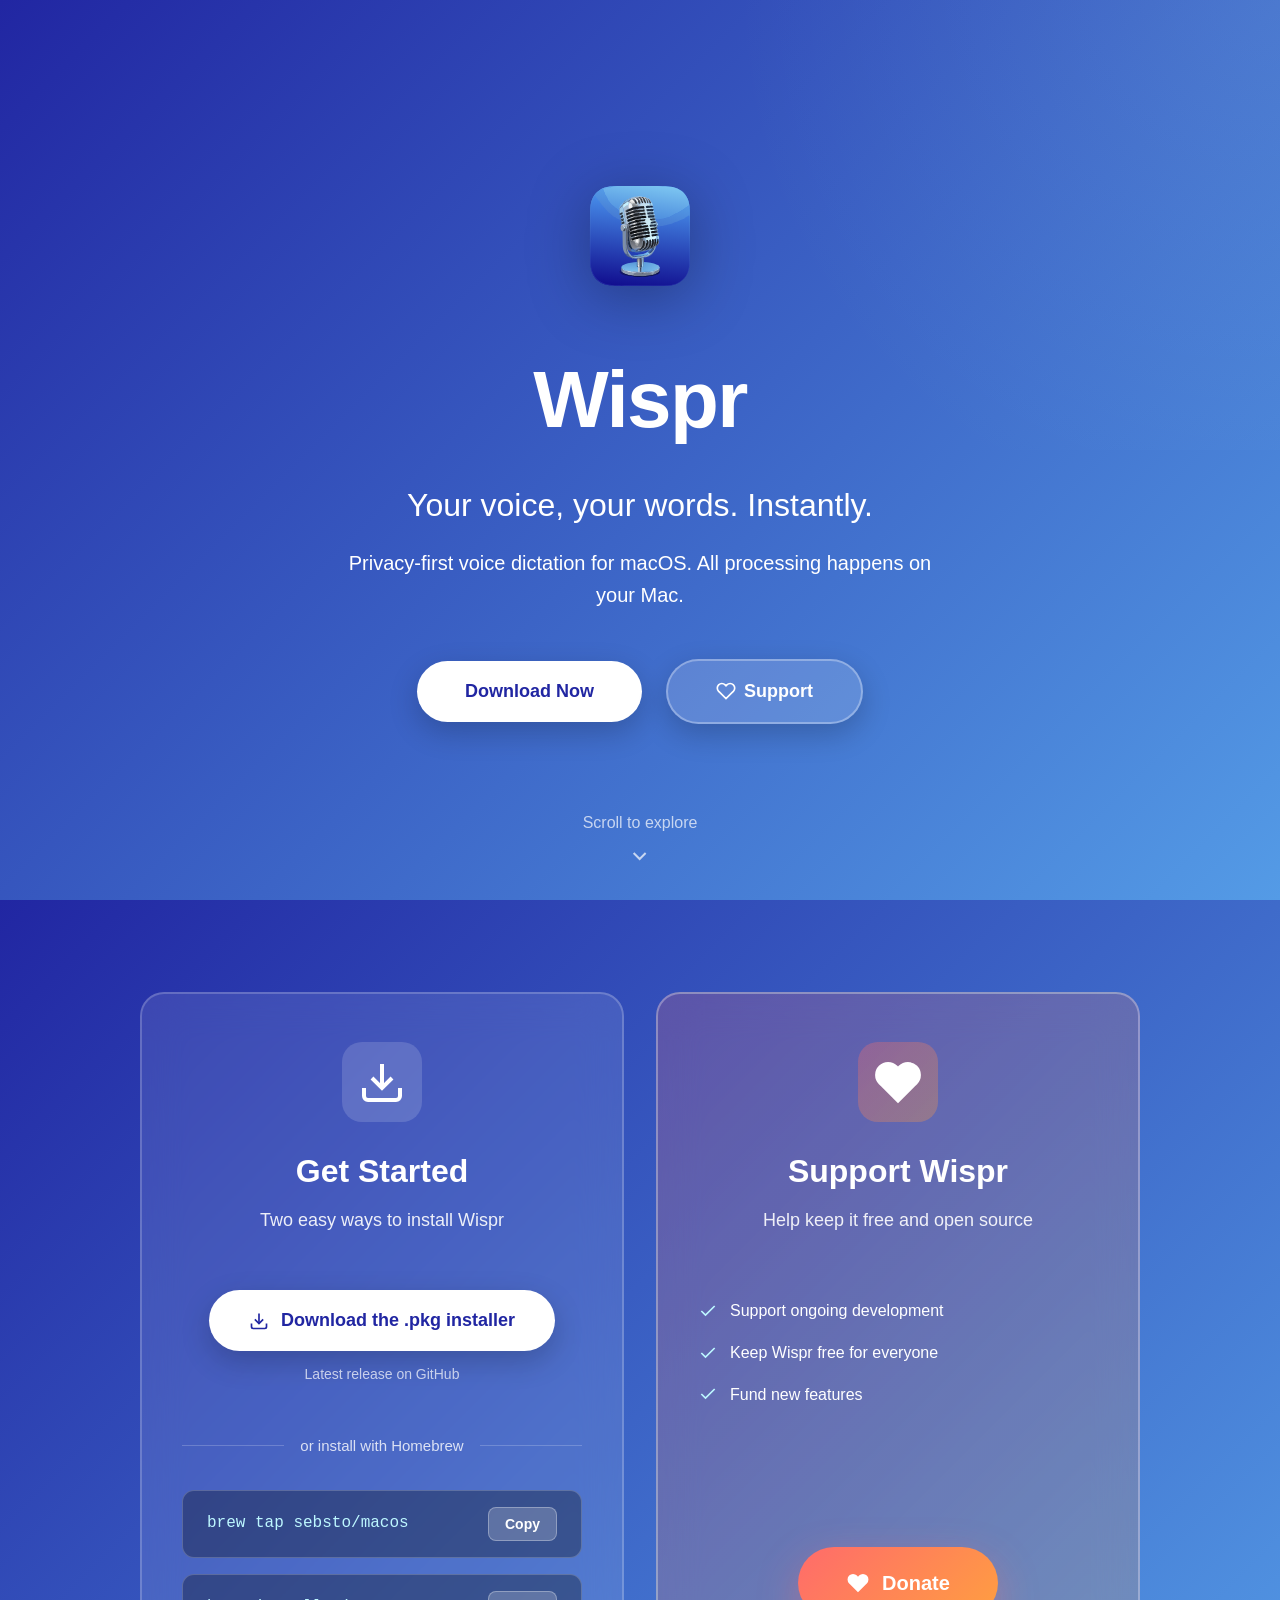
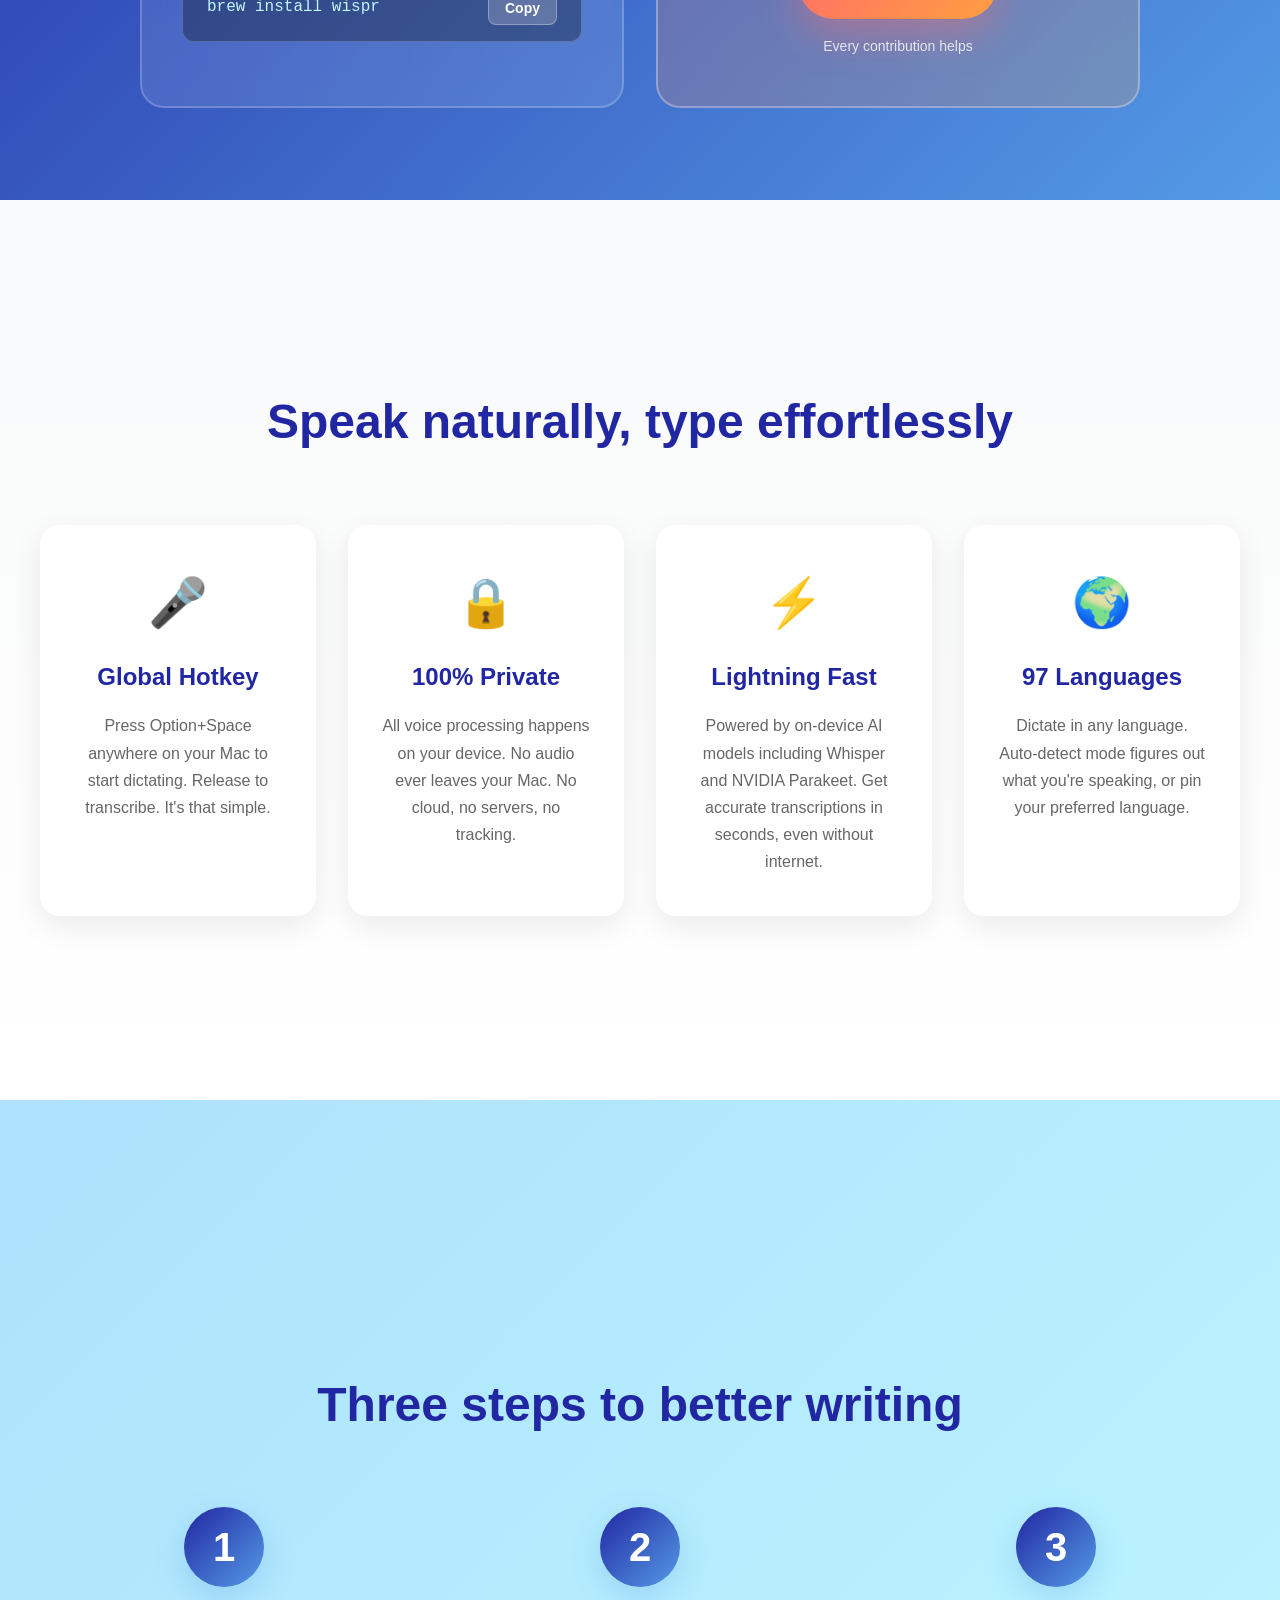
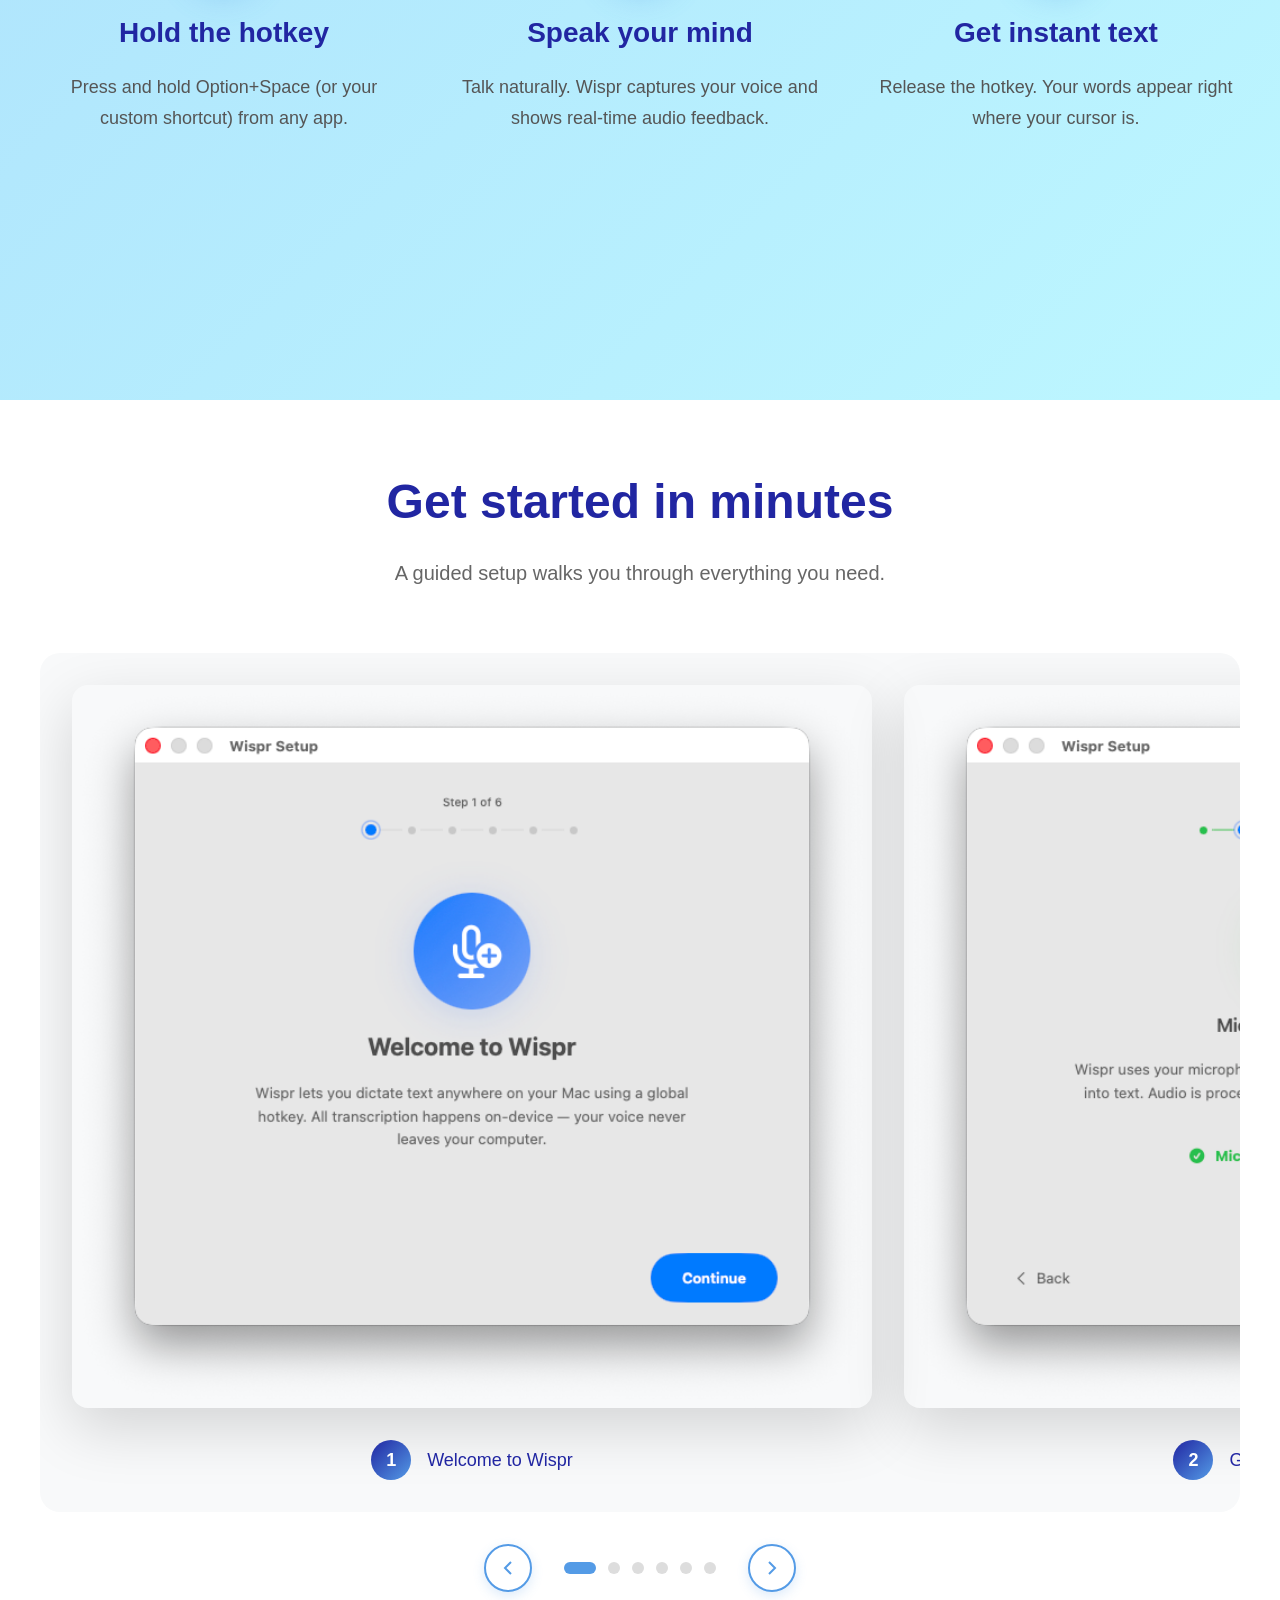
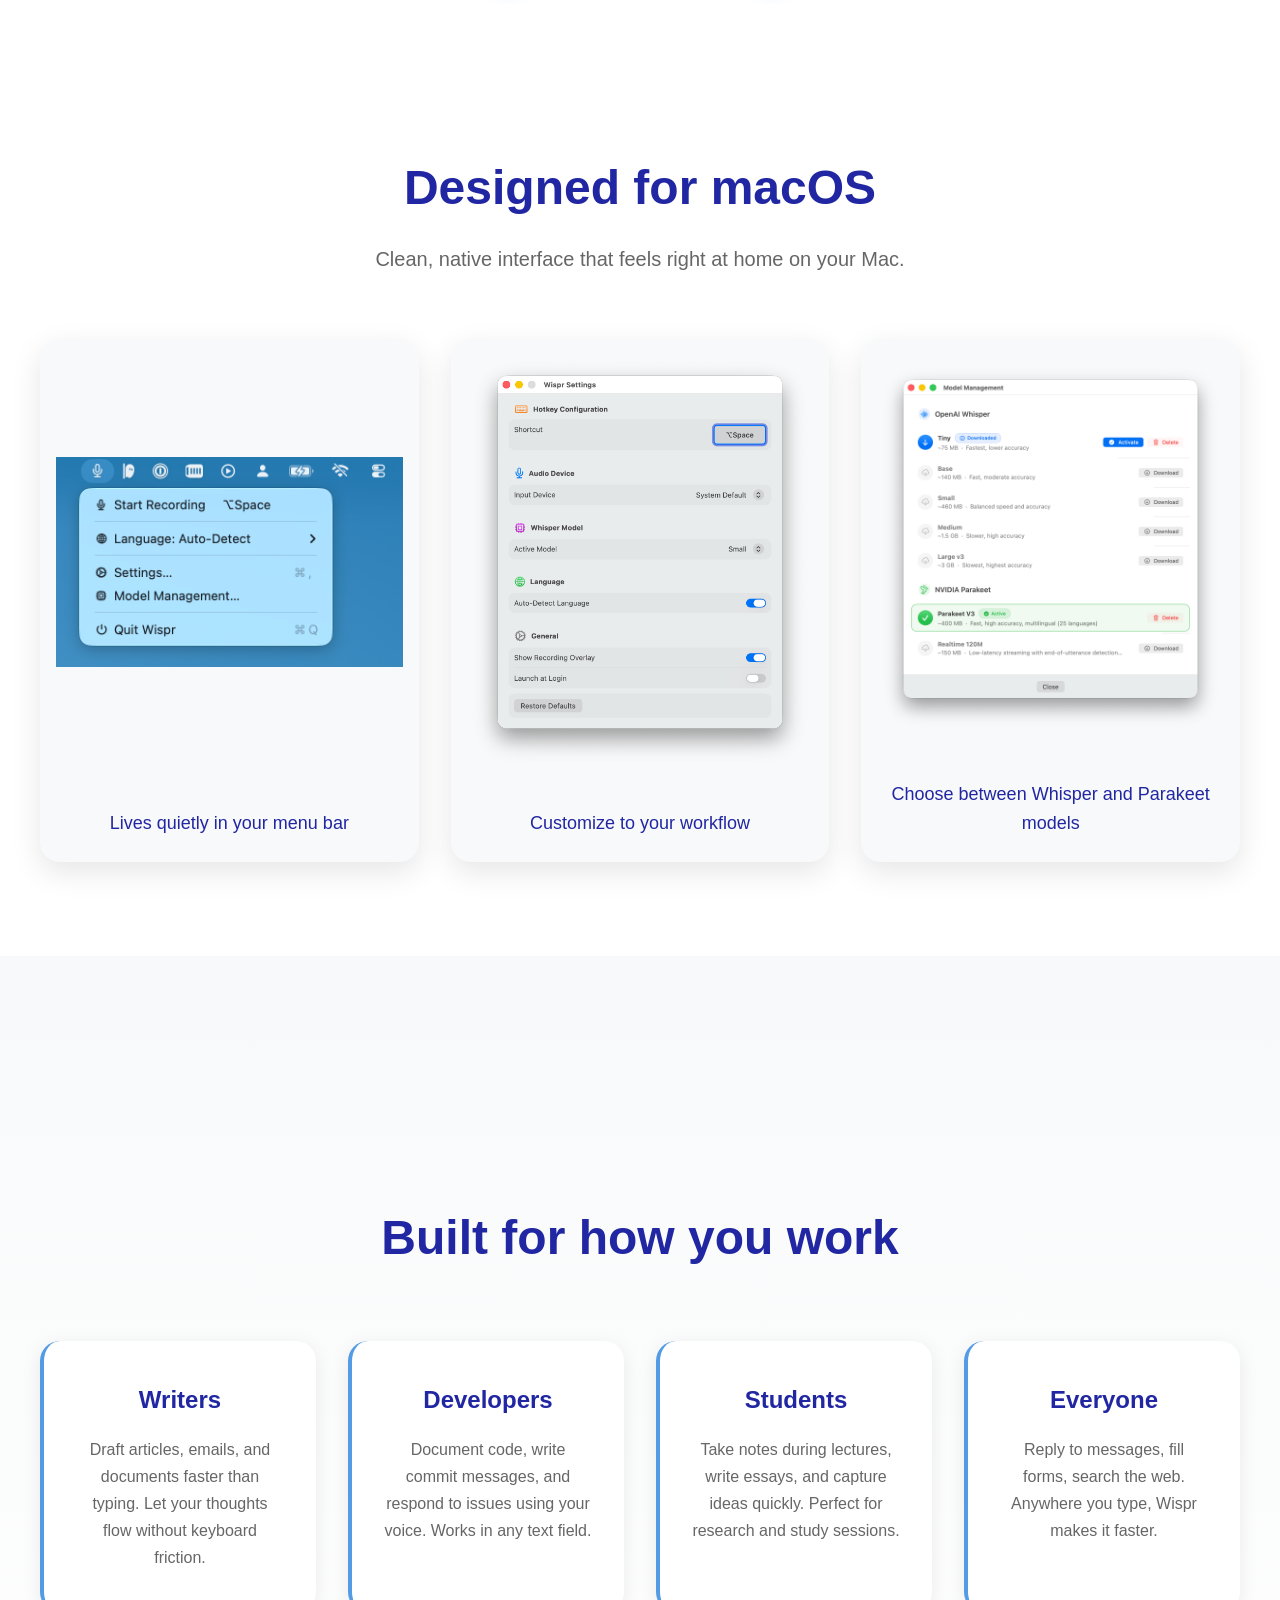
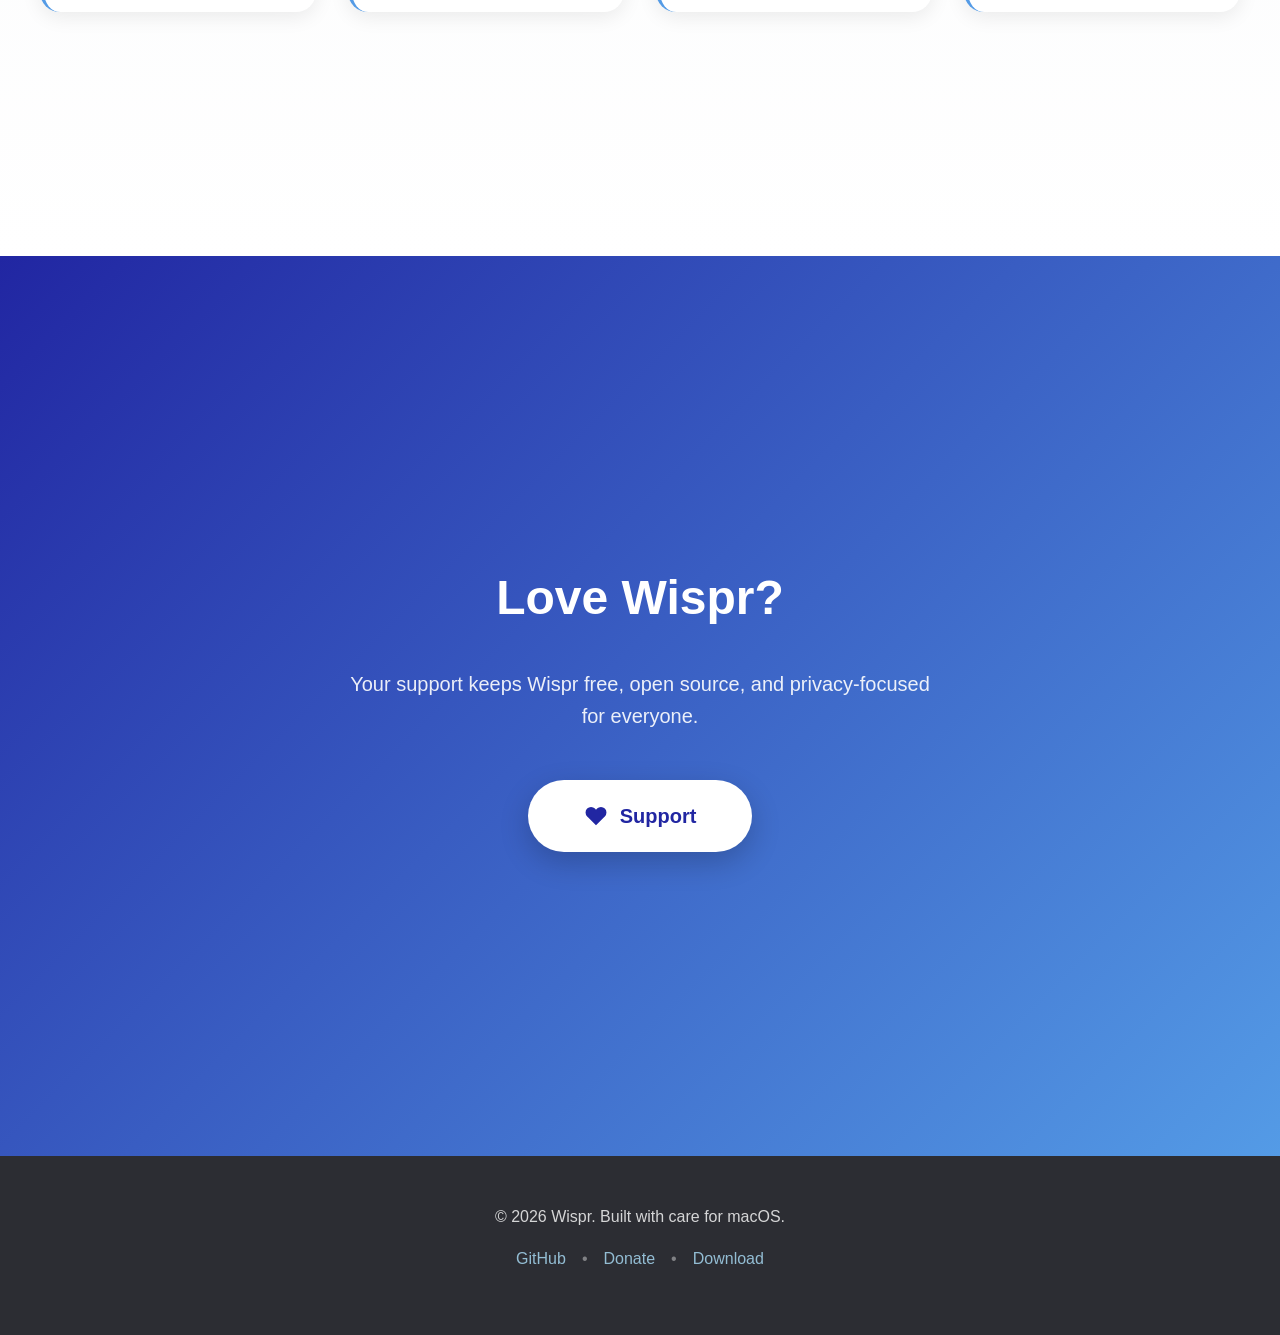
==== commit 6a8dafee: "fix(website,release): make .pkg download API-independent The download button relied on a client-side" ====
--- a/website/index.html
+++ b/website/index.html
@@ -77,7 +77,7 @@
                     <p class="card-subtitle">Two easy ways to install Wispr</p>
 
                     <div class="install-option">
-                        <a href="https://github.com/sebsto/wispr/releases/latest" id="pkg-download-link" download class="download-button">
+                        <a href="https://github.com/sebsto/wispr/releases/latest/download/Wispr.pkg" id="pkg-download-link" download class="download-button">
                             <svg width="20" height="20" viewBox="0 0 24 24" fill="none" stroke="currentColor" stroke-width="2">
                                 <path d="M21 15v4a2 2 0 0 1-2 2H5a2 2 0 0 1-2-2v-4"></path>
                                 <polyline points="7 10 12 15 17 10"></polyline>
